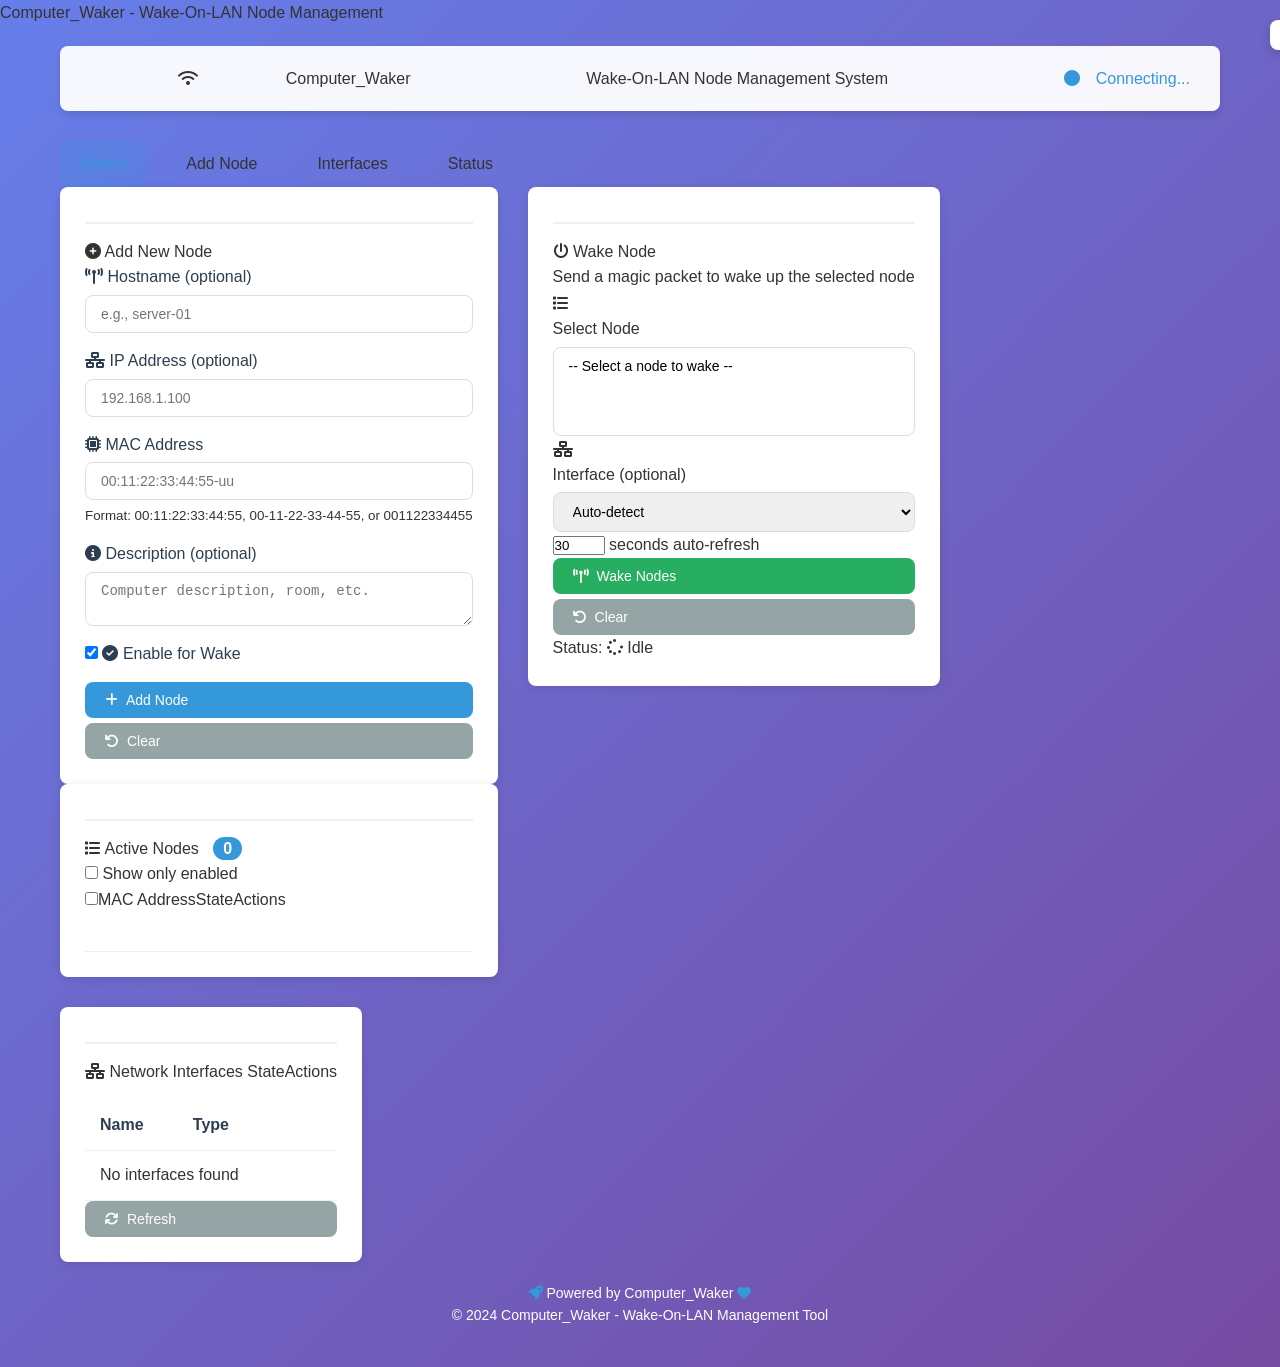
==== templates/index.html @ 7abbc780 "first pass" ====
<!DOCTYPE html>
<html lang="en">
<head></head>
    <meta charset="UTF-8">
    <meta name="viewport" content="width=device-width, initial-scale=1.0">
    <title></title>Computer_Waker - Wake-On-LAN Node Management</title>
    <link rel="stylesheet" href="/static/style.css">
    <link rel="stylesheet" href="https://cdnjs.cloudflare.com/ajax/libs/font-awesome/6.4.0/css/all.min.css">
</head>
<body></body>
    <div class="container">
        <header class="header">
            <h1></h1>
                <i class="fas fa-wifi"></i> Computer_Waker
            </h1>
            <p></p>Wake-On-LAN Node Management System</p>
            <div class="server-status" id="server-status">
                <i class="fas fa-circle"></i>
                <span></span>Connecting...</span>
            </div>
        </header>

        <nav class="nav">
            <a href="#nodes" class="nav-link active">Nodes</a>
            <a href="#add-node" class="nav-link">Add Node</a>
            <a href="#interfaces" class="nav-link">Interfaces</a>
            <a href="/api/status" class="nav-link">Status</a>
        </nav>

        <main class="main">
            <!-- Add New Node Section -->
            <section id="add-node" class="section">
                <div class="card">
                    <h2></h2>
                        <i class="fas fa-plus-circle" id="add-icon"></i> Add New Node
                    </h2>
                    <form id="add-node-form" class="form">
                        <div class="form-group">
                            <label for="hostname">
                                <i class="fas fa-broadcast-tower"></i> Hostname (optional)
                            </label>
                            <input type="text" id="hostname" name="hostname" class="input" placeholder="e.g., server-01">
                        </div>
                        <div class="form-group">
                            <label for="ip">
                                <i class="fas fa-network-wired"></i> IP Address (optional)
                            </label>
                            <input type="text" id="ip" name="ip" class="input" placeholder="192.168.1.100">
                        </div>
                        <div class="form-group">
                            <label for="mac_address">
                                <i class="fas fa-microchip"></i> MAC Address
                            </label>
                            <input type="text" id="mac_address" name="mac_address" class="input" placeholder="00:11:22:33:44:55-uu" required>
                            <small class="help-text">Format: 00:11:22:33:44:55, 00-11-22-33-44-55, or 001122334455</small>
                        </div>
                        <div class="form-group">
                            <label for="description">
                                <i class="fas fa-info-circle"></i> Description (optional)
                            </label>
                            <textarea id="description" name="description" class="textarea" placeholder="Computer description, room, etc." rows="2"></textarea>
                        </div>
                        <div class="form-group">
                            <label for="enabled">
                                <input type="checkbox" id="enabled" name="enabled" checked>
                                <i class="fas fa-check-circle"></i> Enable for Wake
                            </label>
                        </div>
                        <div class="form-group">
                            <button type="submit" class="btn btn-primary">
                                <i class="fas fa-plus"></i> Add Node
                            </button>
                            <button type="button" class="btn btn-secondary" onclick="document.getElementById('add-node-form').reset()">
                                <i class="fas fa-undo"></i> Clear
                            </button>
                        </div>
                    </form>
                </div>

                <!-- Node List -->
                <div id="nodes-list" class="nodes-list">
                    <div class="card">
                        <div class="card-header">
                            <h2></h2>
                                <i class="fas fa-list"></i> Active Nodes
                                <span class="node-count">0</span>
                            </h2>
                            <div class="header-actions">
                                <span class="toggle-filters">
                                    <label></label>
                                        <input type="checkbox" id="enabled-filter" onchange="applyFilter()">
                                        Show only enabled
                                    </label>
                                </span>
                            </div>
                        </div>
                        <div id="toast" class="toast"></div>
                        <table class="table" id="nodes-table">
                            <thead></thead>
                                <tr></tr>
                                    <th></th>
                                        <input type="checkbox" id="all-select" onchange="toggleSelect()">
                                    </th>
                                    <th></th>MAC Address</th>
                                    <th></th>State</th>
                                    <th></th>Actions</th>
                                </tr>
                            </thead>
                            <tbody id="nodes-tbody">
                                <!-- Nodes will be rendered here -->
                            </tbody>
                        </table>
                    </div>
                </div>
            </section>

            <!-- Wake Node Section -->
            <section id="wake" class="section">
                <div class="card">
                    <h2></h2>
                        <i class="fas fa-power-off"></i> Wake Node
                    </h2>
                    <p class="section-desc">Send a magic packet to wake up the selected node</p>

                    <div class="form-group">
                        <label></label>
                            <i class="fas fa-list"></i> Select Node
                        </label>
                        <select id="wake-select" class="input select" multiple data-wake-w="data-wake-w">
                            <option value="">-- Select a node to wake --</option>
                        </select>
                    </div>

                    <div class="form-group">
                        <label></label>
                            <i class="fas fa-network-wired"></i> Interface (optional)
                        </label>
                        <select id="wake-interface-select" class="input">
                            <option value="auto">Auto-detect</option>
                        </select>
                    </div>

                    <div class="refresh-interval">
                        <label></label>
                            <input type="number" id="refresh-interval" class="input" value="30" min="10" max="600">
                            seconds auto-refresh
                        </label>
                    </div>

                    <div class="form-group">
                        <button id="wake-btn" class="btn btn-success" data-wake-w="data-wake-w">
                            <i class="fas fa-broadcast-tower"></i> Wake Nodes
                        </button>
                        <button class="btn btn-secondary" onclick="document.getElementById('add-node-form').reset();">
                            <i class="fas fa-undo"></i> Clear
                        </button>
                    </div>

                    <div class="wake-status" id="wake-status">
                        <p>Status: <i class="fas fa-spinner fa-spin"></i> Idle</p>
                    </div>
                </div>
            </section>

            <!-- Interfaces Section -->
            <section id="interfaces" class="section">
                <div class="card">
                    <h2></h2>
                        <i class="fas fa-network-wired"></i> Network Interfaces
                    </h2>
                    <table class="table">
                        <thead></thead>
                            <tr></tr>
                                <th>Name</th>
                                <th>Type</th>
                                <th></th>State</th>
                                <th></th>Actions</th>
                            </tr>
                        </thead>
                        <tbody id="interfaces-tbody">
                            <!-- Interfaces will be rendered here -->
                        </tbody>
                        <tfoot></tfoot>
                            <tr></tr>
                                <td colspan="4" class="empty-message">No interfaces found</td>
                            </tr>
                        </tfoot>
                    </table>
                    <div class="form-group">
                        <button class="btn btn-secondary">
                            <i class="fas fa-sync"></i> Refresh
                        </button>
                    </div>
                </div>
            </section>

            <!-- Delete Confirmation Modal -->
            <div id="delete-modal" class="modal">
                <div class="modal-content modal-center">
                    <span class="close">&times;</span>
                    <h3>Delete Node?</h3>
                    <div class="modal-body text-center">
                        <i class="fas fa-exclamation-triangle fa-3x text-warning"></i>
                        <p>This will permanently delete the selected node. This action cannot be undone.</p>
                        <p class="mac-address-display" id="delete-mac-display"></p>
                    </div>
                    <form id="delete-form" class="form-inline">
                        <input type="hidden" id="delete-node-id" name="node_id">
                        <div class="form-group">
                            <button type="submit" class="btn btn-danger">
                                <i class="fas fa-trash"></i> Delete
                            </button>
                        </div>
                        <div class="form-group">
                            <button type="button" class="btn btn-secondary" onclick="document.querySelector('#delete-modal .close').click();">
                                <i class="fas fa-times"></i> Cancel
                            </button>
                        </div>
                    </form>
                </div>
            </div>

            <!-- Add/Edit Node Modal -->
            <div id="node-modal" class="modal">
                <div class="modal-content modal-center modal-large">
                    <span class="close">&times;</span>
                    <h3 id="modal-title">Node Details</h3>
                    <form id="node-details-form">
                        <input type="hidden" id="node-modal-node-id">
                        <div class="modal-body text-center">
                            <div class="form-group">
                                <label for="modal-mac">
                                    <i class="fas fa-microchip"></i> MAC Address
                                </label>
                                <input type="text" id="modal-mac" class="input" >
                            </div>
                            <div class="form-group">
                                <label for="modal-hostname">
                                    <i class="fas fa-broadcast-tower"></i> Hostname
                                </label>
                                <input type="text" id="modal-hostname" class="input" >
                            </div>
                            <div class="form-group">
                                <label for="modal-ip">
                                    <i class="fas fa-network-wired"></i> IP Address
                                </label>
                                <input type="text" id="modal-ip" class="input" >
                            </div>
                            <div class="form-group">
                                <label for="modal-description">
                                    <i class="fas fa-info-circle"></i> Description
                                </label>
                                <textarea id="modal-description" class="textarea" rows="2"></textarea>
                            </div>
                            <div class="form-group">
                                <label for="modal-enabled">
                                    <input type="checkbox" id="modal-enabled">
                                    <i class="fas fa-check-circle"></i> Enable Node
                                </label>
                            </div>
                            <div class="form-group">
                                <button type="submit" class="btn btn-primary">
                                    <i class="fas fa-save"></i> Save
                                </button>
                            </div>
                        </div>
                    </form>
                </div>
            </div>
        </main>

        <footer class="footer">
            <div class="footer-content">
                <span class="powered-by">
                    <i class="fas fa-rocket"></i> Powered by Computer_Waker
                </span>
                <i class="fas fa-heart thread"></i>
                <p>&copy; 2024 Computer_Waker - Wake-On-LAN Management Tool</p>
            </div>
        </footer>
    </div>

    <script src="/static/wol_manager.js"></script>
</body>
</html>
---- static/style.css ----
/* Computer_Waker - WoL Management Styles */
:root {
  --primary-color: #2c3e50;
  --secondary-color: #3498db;
  --success-color: #27ae60;
  --warning-color: #f39c12;
  --danger-color: #e74c3c;
  --light-color: #ecf0f1;
  --dark-color: #2c3e50;
  --text-color: #333;
  --border-radius: 8px;
  --transition: all 0.3s ease;
}

* {
  margin: 0;
  padding: 0;
  box-sizing: border-box;
}

body {
  font-family: 'Segoe UI', Tahoma, Geneva, Verdana, sans-serif;
  background: linear-gradient(135deg, #667eea 0%, #764ba2 100%);
  color: var(--text-color);
  line-height: 1.6;
  min-height: 100vh;
}

.container {
  max-width: 1200px;
  margin: 0 auto;
  padding: 20px;
}

/* Header */
.header {
  background: rgba(255, 255, 255, 0.95);
  backdrop-filter: blur(10px);
  border-radius: var(--border-radius);
  padding: 20px 30px;
  display: flex;
  justify-content: space-between;
  align-items: center;
  box-shadow: 0 4px 6px rgba(0, 0, 0, 0.1);
  margin-bottom: 30px;
}

.header h1 {
  color: var(--dark-color);
  font-size: 28px;
  display: flex;
  align-items: center;
  gap: 12px;
}

.header h1 i {
  color: var(--secondary-color);
}

.header .timestamp {
  color: #666;
  font-size: 14px;
}

/* Status indicator */
.server-status {
  display: flex;
  align-items: center;
  gap: 8px;
  color: var(--secondary-color);
  font-weight: 500;
}

.status-dot {
  width: 12px;
  height: 12px;
  background: var(--success-color);
  border-radius: 50%;
  animation: pulse 2s infinite;
}

@keyframes pulse {
  0%, 100% { opacity: 1; }
  50% { opacity: 0.5; }
}

/* Navigation */
.nav {
  display: flex;
  gap: 20px;
}

.nav-link {
  color: var(--text-color);
  text-decoration: none;
  padding: 10px 20px;
  border-radius: var(--border-radius);
  transition: var(--transition);
  font-weight: 500;
}

.nav-link:hover, .nav-link.active {
  background: rgba(52, 152, 219, 0.2);
  color: var(--secondary-color);
}

/* Main Layout */
.main {
  display: flex;
  gap: 30px;
  flex-wrap: wrap;
}

/* Cards */
.card {
  background: white;
  border-radius: var(--border-radius);
  box-shadow: 0 2px 10px rgba(0, 0, 0, 0.1);
  padding: 25px;
  transition: var(--transition);
}

.card:hover {
  box-shadow: 0 4px 20px rgba(0, 0, 0, 0.15);
}

.card h2 {
  color: var(--dark-color);
  margin-bottom: 15px;
  border-bottom: 2px solid var(--light-color);
  padding-bottom: 10px;
  display: flex;
  align-items: center;
  gap: 10px;
}

/* Table Styles */
.table {
  width: 100%;
  border-collapse: collapse;
  margin-top: 15px;
}

.table thead {
  background: rgba(52, 152, 219, 0.1);
}

.table th, .table td {
  padding: 12px 15px;
  text-align: left;
  border-bottom: 1px solid var(--light-color);
}

.table th {
  font-weight: 600;
  color: var(--dark-color);
}

.table tr:hover {
  background: rgba(52, 152, 219, 0.05);
}

/* Buttons */
.btn {
  display: inline-flex;
  align-items: center;
  gap: 8px;
  padding: 10px 20px;
  border: none;
  border-radius: var(--border-radius);
  font-size: 14px;
  font-weight: 500;
  cursor: pointer;
  transition: var(--transition);
}

.btn span {
  font-size: 16px;
}

.btn-primary {
  background: var(--secondary-color);
  color: white;
}

.btn-primary:hover {
  background: #2980b9;
  transform: translateY(-2px);
  box-shadow: 0 4px 12px rgba(52, 152, 219, 0.4);
}

.btn-success {
  background: var(--success-color);
  color: white;
}

.btn-success:hover {
  background: #219a52;
  transform: translateY(-2px);
  box-shadow: 0 4px 12px rgba(39, 174, 96, 0.4);
}

.btn-danger {
  background: var(--danger-color);
  color: white;
}

.btn-danger:hover {
  background: #c0392b;
  transform: translateY(-2px);
}

.btn-secondary {
  background: #95a5a6;
  color: white;
}

.btn-secondary:hover {
  background: #7f8c8d;
}

.btn:disabled {
  opacity: 0.6;
  cursor: not-allowed;
}

/* Form Styles */
.form {
  display: flex;
  flex-direction: column;
  gap: 15px;
}

.form-group {
  display: flex;
  flex-direction: column;
  gap: 5px;
}

.form-group label {
  font-weight: 500;
  color: var(--dark-color);
}

.form-group input,
.form-group select,
.form-group textarea {
  padding: 10px 15px;
  border: 1px solid #ddd;
  border-radius: var(--border-radius);
  font-size: 14px;
  transition: var(--transition);
}

.form-group input:focus,
.form-group select:focus,
.form-group textarea:focus {
  outline: none;
  border-color: var(--secondary-color);
  box-shadow: 0 0 0 2px rgba(52, 152, 219, 0.1);
}

/* Toast Notification */
.toast {
  position: fixed;
  top: 20px;
  right: 20px;
  background: white;
  border-radius: var(--border-radius);
  box-shadow: 0 4px 12px rgba(0, 0, 0, 0.15);
  padding: 15px 25px;
  display: flex;
  align-items: center;
  gap: 15px;
  z-index: 1000;
  transform: translateX(120%);
  transition: transform 0.3s ease-out;
}

.toast.show {
  transform: translateX(0);
}

.toast.success {
  border-left: 4px solid var(--success-color);
}

.toast.error {
  border-left: 4px solid var(--danger-color);
}

.toast.info {
  border-left: 4px solid var(--secondary-color);
}

/* Modal */
.modal {
  display: none;
  position: fixed;
  z-index: 1000;
  left: 0;
  top: 0;
  width: 100%;
  height: 100%;
  background: rgba(0, 0, 0, 0.5);
}

.modal-content {
  background: white;
  margin: 5% auto;
  padding: 30px;
  border-radius: var(--border-radius);
  max-width: 500px;
  animation: slideDown 0.3s ease-out;
}

@keyframes slideDown {
  from {
    opacity: 0;
    transform: translateY(-50px);
  }
  to {
    opacity: 1;
    transform: translateY(0);
  }
}

.modal h3 {
  margin-bottom: 15px;
  color: var(--dark-color);
}

.modal-close {
  float: right;
  font-size: 28px;
  font-weight: bold;
  color: #aaa;
  cursor: pointer;
}

.modal-close:hover {
  color: var(--danger-color);
}

/* Add Node Section */
.add-node-section {
  margin-top: 20px;
  display: flex;
  flex-direction: column;
  gap: 10px;
}

.node-count {
  background: var(--secondary-color);
  color: white;
  font-weight: bold;
  padding: 3px 10px;
  border-radius: 20px;
  margin-left: 10px;
}

/* Footer */
.footer {
  text-align: center;
  padding: 20px;
  color: white;
  font-size: 14px;
}

.footer i {
  color: var(--secondary-color);
}

/* Icons */
i {
  font-family: 'Font Awesome 5 Free';
  font-weight: 300;
}

/* Responsive */
@media (max-width: 768px) {
  .header {
    flex-direction: column;
    gap: 15px;
    text-align: center;
  }

  .main {
    flex-direction: column;
  }

  .nav {
    flex-wrap: wrap;
    justify-content: center;
  }
}
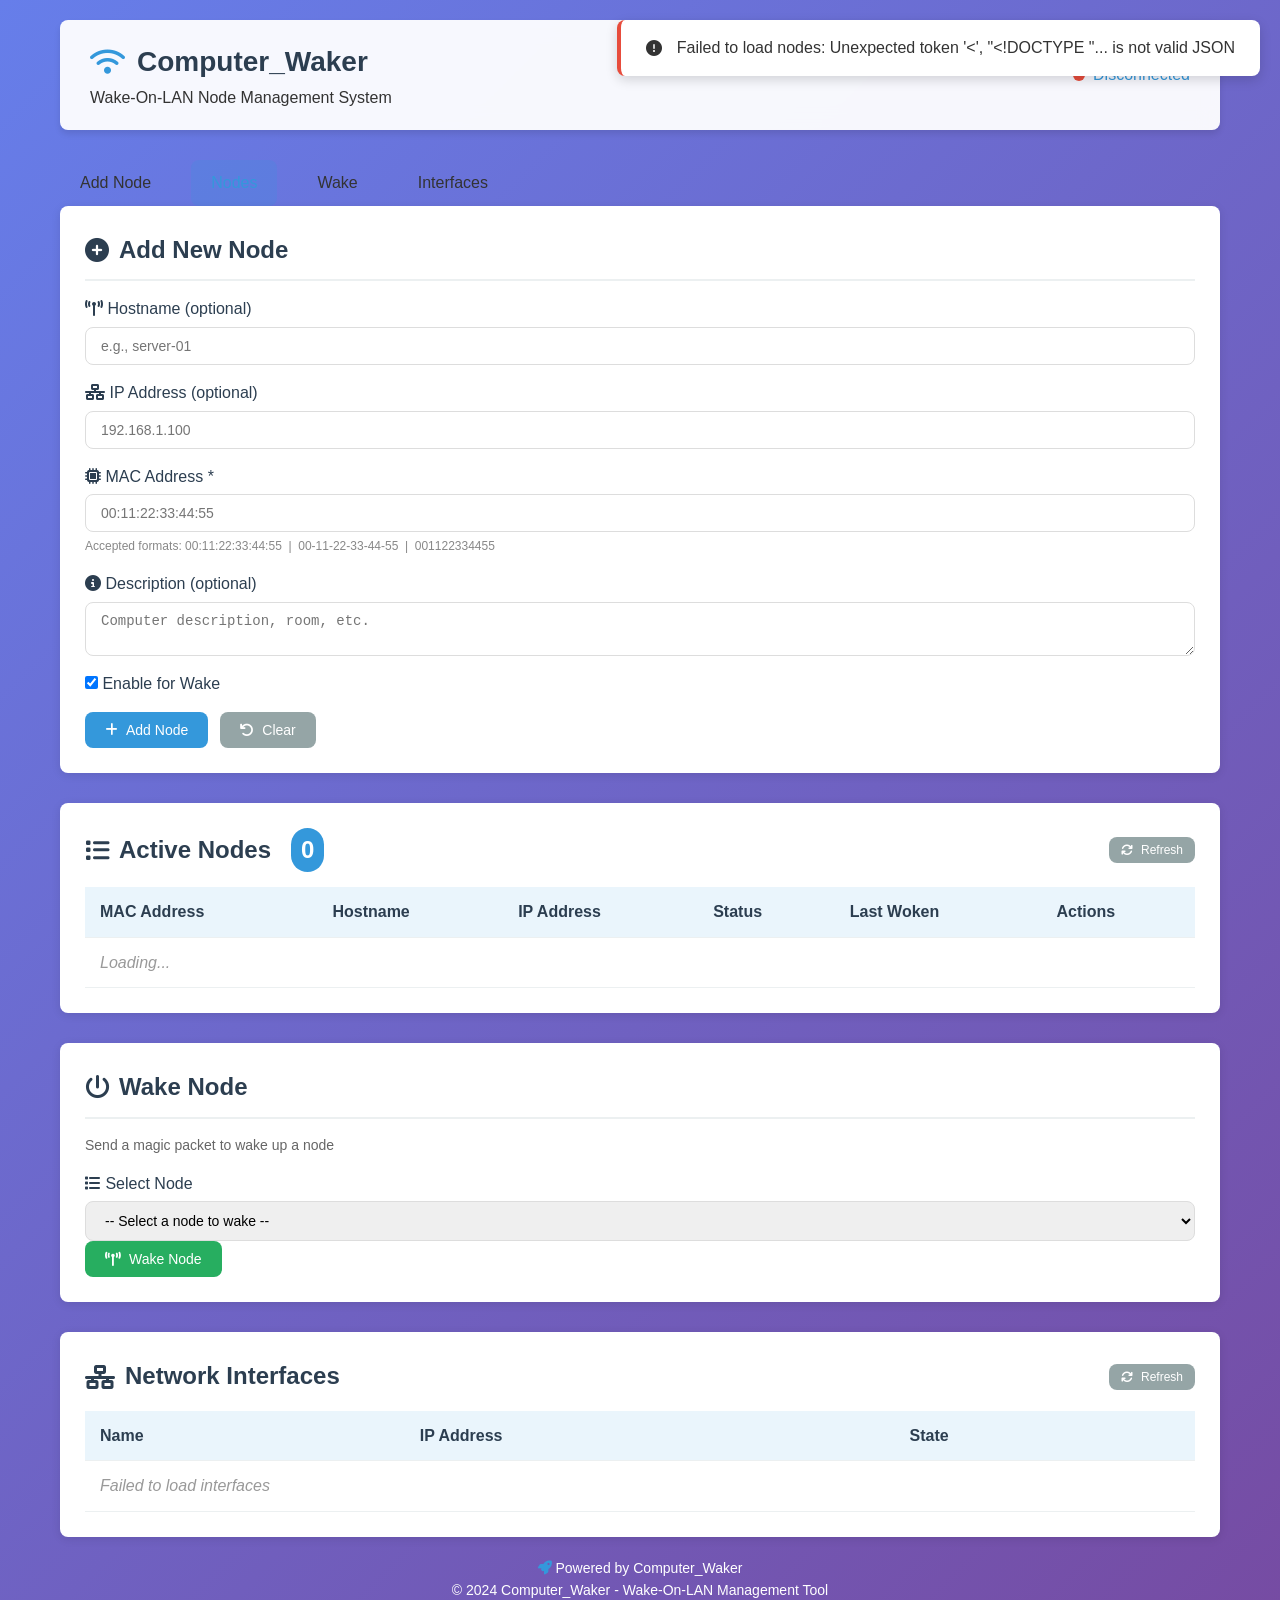
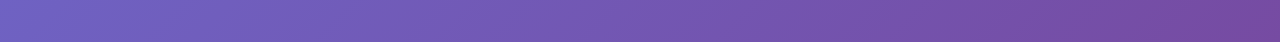
==== commit fdb8ed80: "fix: repair broken server, front-end, and packaging wol_server.py: - Remove hardcoded /home path fro" ====
--- a/templates/index.html
+++ b/templates/index.html
@@ -1,196 +1,166 @@
 <!DOCTYPE html>
 <html lang="en">
-<head></head>
+<head>
     <meta charset="UTF-8">
     <meta name="viewport" content="width=device-width, initial-scale=1.0">
-    <title></title>Computer_Waker - Wake-On-LAN Node Management</title>
+    <title>Computer_Waker - Wake-On-LAN Node Management</title>
     <link rel="stylesheet" href="/static/style.css">
     <link rel="stylesheet" href="https://cdnjs.cloudflare.com/ajax/libs/font-awesome/6.4.0/css/all.min.css">
 </head>
-<body></body>
+<body>
     <div class="container">
         <header class="header">
-            <h1></h1>
-                <i class="fas fa-wifi"></i> Computer_Waker
-            </h1>
-            <p></p>Wake-On-LAN Node Management System</p>
+            <div>
+                <h1><i class="fas fa-wifi"></i> Computer_Waker</h1>
+                <p>Wake-On-LAN Node Management System</p>
+            </div>
             <div class="server-status" id="server-status">
-                <i class="fas fa-circle"></i>
-                <span></span>Connecting...</span>
+                <span class="status-dot"></span>
+                Connecting...
             </div>
         </header>
 
         <nav class="nav">
+            <a href="#add-node" class="nav-link">Add Node</a>
             <a href="#nodes" class="nav-link active">Nodes</a>
-            <a href="#add-node" class="nav-link">Add Node</a>
+            <a href="#wake" class="nav-link">Wake</a>
             <a href="#interfaces" class="nav-link">Interfaces</a>
-            <a href="/api/status" class="nav-link">Status</a>
         </nav>
 
         <main class="main">
-            <!-- Add New Node Section -->
+            <div id="toast" class="toast"></div>
+
+            <!-- Add New Node -->
             <section id="add-node" class="section">
                 <div class="card">
-                    <h2></h2>
-                        <i class="fas fa-plus-circle" id="add-icon"></i> Add New Node
-                    </h2>
+                    <h2><i class="fas fa-plus-circle"></i> Add New Node</h2>
                     <form id="add-node-form" class="form">
                         <div class="form-group">
                             <label for="hostname">
                                 <i class="fas fa-broadcast-tower"></i> Hostname (optional)
                             </label>
-                            <input type="text" id="hostname" name="hostname" class="input" placeholder="e.g., server-01">
+                            <input type="text" id="hostname" name="hostname" class="input"
+                                   placeholder="e.g., server-01">
                         </div>
                         <div class="form-group">
                             <label for="ip">
                                 <i class="fas fa-network-wired"></i> IP Address (optional)
                             </label>
-                            <input type="text" id="ip" name="ip" class="input" placeholder="192.168.1.100">
+                            <input type="text" id="ip" name="ip" class="input"
+                                   placeholder="192.168.1.100">
                         </div>
                         <div class="form-group">
                             <label for="mac_address">
-                                <i class="fas fa-microchip"></i> MAC Address
-                            </label>
-                            <input type="text" id="mac_address" name="mac_address" class="input" placeholder="00:11:22:33:44:55-uu" required>
-                            <small class="help-text">Format: 00:11:22:33:44:55, 00-11-22-33-44-55, or 001122334455</small>
+                                <i class="fas fa-microchip"></i> MAC Address *
+                            </label>
+                            <input type="text" id="mac_address" name="mac_address" class="input"
+                                   placeholder="00:11:22:33:44:55" required>
+                            <small class="help-text">
+                                Accepted formats: 00:11:22:33:44:55 &nbsp;|&nbsp; 00-11-22-33-44-55 &nbsp;|&nbsp; 001122334455
+                            </small>
                         </div>
                         <div class="form-group">
                             <label for="description">
                                 <i class="fas fa-info-circle"></i> Description (optional)
                             </label>
-                            <textarea id="description" name="description" class="textarea" placeholder="Computer description, room, etc." rows="2"></textarea>
-                        </div>
-                        <div class="form-group">
-                            <label for="enabled">
+                            <textarea id="description" name="description" class="textarea"
+                                      placeholder="Computer description, room, etc." rows="2"></textarea>
+                        </div>
+                        <div class="form-group form-group-inline">
+                            <label>
                                 <input type="checkbox" id="enabled" name="enabled" checked>
-                                <i class="fas fa-check-circle"></i> Enable for Wake
-                            </label>
-                        </div>
-                        <div class="form-group">
+                                Enable for Wake
+                            </label>
+                        </div>
+                        <div class="form-group form-group-inline">
                             <button type="submit" class="btn btn-primary">
                                 <i class="fas fa-plus"></i> Add Node
                             </button>
-                            <button type="button" class="btn btn-secondary" onclick="document.getElementById('add-node-form').reset()">
+                            <button type="button" class="btn btn-secondary" onclick="this.form.reset()">
                                 <i class="fas fa-undo"></i> Clear
                             </button>
                         </div>
                     </form>
                 </div>
-
-                <!-- Node List -->
-                <div id="nodes-list" class="nodes-list">
-                    <div class="card">
-                        <div class="card-header">
-                            <h2></h2>
-                                <i class="fas fa-list"></i> Active Nodes
-                                <span class="node-count">0</span>
-                            </h2>
-                            <div class="header-actions">
-                                <span class="toggle-filters">
-                                    <label></label>
-                                        <input type="checkbox" id="enabled-filter" onchange="applyFilter()">
-                                        Show only enabled
-                                    </label>
-                                </span>
-                            </div>
-                        </div>
-                        <div id="toast" class="toast"></div>
-                        <table class="table" id="nodes-table">
-                            <thead></thead>
-                                <tr></tr>
-                                    <th></th>
-                                        <input type="checkbox" id="all-select" onchange="toggleSelect()">
-                                    </th>
-                                    <th></th>MAC Address</th>
-                                    <th></th>State</th>
-                                    <th></th>Actions</th>
-                                </tr>
-                            </thead>
-                            <tbody id="nodes-tbody">
-                                <!-- Nodes will be rendered here -->
-                            </tbody>
-                        </table>
-                    </div>
-                </div>
-            </section>
-
-            <!-- Wake Node Section -->
+            </section>
+
+            <!-- Node List -->
+            <section id="nodes" class="section">
+                <div class="card">
+                    <div class="card-header">
+                        <h2>
+                            <i class="fas fa-list"></i> Active Nodes
+                            <span class="node-count">0</span>
+                        </h2>
+                        <button class="btn btn-secondary btn-sm" id="refresh-nodes-btn">
+                            <i class="fas fa-sync"></i> Refresh
+                        </button>
+                    </div>
+                    <table class="table" id="nodes-table">
+                        <thead>
+                            <tr>
+                                <th>MAC Address</th>
+                                <th>Hostname</th>
+                                <th>IP Address</th>
+                                <th>Status</th>
+                                <th>Last Woken</th>
+                                <th>Actions</th>
+                            </tr>
+                        </thead>
+                        <tbody id="nodes-tbody">
+                            <tr>
+                                <td colspan="6" class="empty-message">Loading...</td>
+                            </tr>
+                        </tbody>
+                    </table>
+                </div>
+            </section>
+
+            <!-- Wake Node -->
             <section id="wake" class="section">
                 <div class="card">
-                    <h2></h2>
-                        <i class="fas fa-power-off"></i> Wake Node
-                    </h2>
-                    <p class="section-desc">Send a magic packet to wake up the selected node</p>
-
+                    <h2><i class="fas fa-power-off"></i> Wake Node</h2>
+                    <p class="section-desc">Send a magic packet to wake up a node</p>
                     <div class="form-group">
-                        <label></label>
+                        <label for="wake-select">
                             <i class="fas fa-list"></i> Select Node
                         </label>
-                        <select id="wake-select" class="input select" multiple data-wake-w="data-wake-w">
+                        <select id="wake-select" class="input">
                             <option value="">-- Select a node to wake --</option>
                         </select>
                     </div>
-
-                    <div class="form-group">
-                        <label></label>
-                            <i class="fas fa-network-wired"></i> Interface (optional)
-                        </label>
-                        <select id="wake-interface-select" class="input">
-                            <option value="auto">Auto-detect</option>
-                        </select>
-                    </div>
-
-                    <div class="refresh-interval">
-                        <label></label>
-                            <input type="number" id="refresh-interval" class="input" value="30" min="10" max="600">
-                            seconds auto-refresh
-                        </label>
-                    </div>
-
-                    <div class="form-group">
-                        <button id="wake-btn" class="btn btn-success" data-wake-w="data-wake-w">
-                            <i class="fas fa-broadcast-tower"></i> Wake Nodes
-                        </button>
-                        <button class="btn btn-secondary" onclick="document.getElementById('add-node-form').reset();">
-                            <i class="fas fa-undo"></i> Clear
-                        </button>
-                    </div>
-
-                    <div class="wake-status" id="wake-status">
-                        <p>Status: <i class="fas fa-spinner fa-spin"></i> Idle</p>
-                    </div>
-                </div>
-            </section>
-
-            <!-- Interfaces Section -->
+                    <div class="form-group form-group-inline">
+                        <button id="wake-btn" class="btn btn-success">
+                            <i class="fas fa-broadcast-tower"></i> Wake Node
+                        </button>
+                    </div>
+                    <div id="wake-status" class="wake-status"></div>
+                </div>
+            </section>
+
+            <!-- Network Interfaces -->
             <section id="interfaces" class="section">
                 <div class="card">
-                    <h2></h2>
-                        <i class="fas fa-network-wired"></i> Network Interfaces
-                    </h2>
+                    <div class="card-header">
+                        <h2><i class="fas fa-network-wired"></i> Network Interfaces</h2>
+                        <button class="btn btn-secondary btn-sm refresh-interfaces">
+                            <i class="fas fa-sync"></i> Refresh
+                        </button>
+                    </div>
                     <table class="table">
-                        <thead></thead>
-                            <tr></tr>
+                        <thead>
+                            <tr>
                                 <th>Name</th>
-                                <th>Type</th>
-                                <th></th>State</th>
-                                <th></th>Actions</th>
+                                <th>IP Address</th>
+                                <th>State</th>
                             </tr>
                         </thead>
                         <tbody id="interfaces-tbody">
-                            <!-- Interfaces will be rendered here -->
+                            <tr>
+                                <td colspan="3" class="empty-message">Loading...</td>
+                            </tr>
                         </tbody>
-                        <tfoot></tfoot>
-                            <tr></tr>
-                                <td colspan="4" class="empty-message">No interfaces found</td>
-                            </tr>
-                        </tfoot>
                     </table>
-                    <div class="form-group">
-                        <button class="btn btn-secondary">
-                            <i class="fas fa-sync"></i> Refresh
-                        </button>
-                    </div>
                 </div>
             </section>
 
@@ -198,53 +168,47 @@
             <div id="delete-modal" class="modal">
                 <div class="modal-content modal-center">
                     <span class="close">&times;</span>
-                    <h3>Delete Node?</h3>
-                    <div class="modal-body text-center">
-                        <i class="fas fa-exclamation-triangle fa-3x text-warning"></i>
-                        <p>This will permanently delete the selected node. This action cannot be undone.</p>
+                    <h3><i class="fas fa-exclamation-triangle text-warning"></i> Delete Node?</h3>
+                    <div class="modal-body">
+                        <p>This will permanently delete the node. This action cannot be undone.</p>
                         <p class="mac-address-display" id="delete-mac-display"></p>
                     </div>
                     <form id="delete-form" class="form-inline">
-                        <input type="hidden" id="delete-node-id" name="node_id">
-                        <div class="form-group">
-                            <button type="submit" class="btn btn-danger">
-                                <i class="fas fa-trash"></i> Delete
-                            </button>
-                        </div>
-                        <div class="form-group">
-                            <button type="button" class="btn btn-secondary" onclick="document.querySelector('#delete-modal .close').click();">
-                                <i class="fas fa-times"></i> Cancel
-                            </button>
-                        </div>
+                        <button type="submit" class="btn btn-danger">
+                            <i class="fas fa-trash"></i> Delete
+                        </button>
+                        <button type="button" class="btn btn-secondary"
+                                onclick="document.getElementById('delete-modal').style.display='none'">
+                            <i class="fas fa-times"></i> Cancel
+                        </button>
                     </form>
                 </div>
             </div>
 
-            <!-- Add/Edit Node Modal -->
+            <!-- Edit Node Modal -->
             <div id="node-modal" class="modal">
                 <div class="modal-content modal-center modal-large">
                     <span class="close">&times;</span>
-                    <h3 id="modal-title">Node Details</h3>
-                    <form id="node-details-form">
-                        <input type="hidden" id="node-modal-node-id">
-                        <div class="modal-body text-center">
+                    <h3 id="modal-title">Edit Node</h3>
+                    <form id="node-details-form" class="form">
+                        <div class="modal-body">
                             <div class="form-group">
                                 <label for="modal-mac">
                                     <i class="fas fa-microchip"></i> MAC Address
                                 </label>
-                                <input type="text" id="modal-mac" class="input" >
+                                <input type="text" id="modal-mac" class="input">
                             </div>
                             <div class="form-group">
                                 <label for="modal-hostname">
                                     <i class="fas fa-broadcast-tower"></i> Hostname
                                 </label>
-                                <input type="text" id="modal-hostname" class="input" >
+                                <input type="text" id="modal-hostname" class="input">
                             </div>
                             <div class="form-group">
                                 <label for="modal-ip">
                                     <i class="fas fa-network-wired"></i> IP Address
                                 </label>
-                                <input type="text" id="modal-ip" class="input" >
+                                <input type="text" id="modal-ip" class="input">
                             </div>
                             <div class="form-group">
                                 <label for="modal-description">
@@ -252,15 +216,19 @@
                                 </label>
                                 <textarea id="modal-description" class="textarea" rows="2"></textarea>
                             </div>
-                            <div class="form-group">
-                                <label for="modal-enabled">
+                            <div class="form-group form-group-inline">
+                                <label>
                                     <input type="checkbox" id="modal-enabled">
-                                    <i class="fas fa-check-circle"></i> Enable Node
-                                </label>
-                            </div>
-                            <div class="form-group">
+                                    Enable Node
+                                </label>
+                            </div>
+                            <div class="form-group form-group-inline">
                                 <button type="submit" class="btn btn-primary">
                                     <i class="fas fa-save"></i> Save
+                                </button>
+                                <button type="button" class="btn btn-secondary"
+                                        onclick="document.getElementById('node-modal').style.display='none'">
+                                    Cancel
                                 </button>
                             </div>
                         </div>
@@ -274,7 +242,6 @@
                 <span class="powered-by">
                     <i class="fas fa-rocket"></i> Powered by Computer_Waker
                 </span>
-                <i class="fas fa-heart thread"></i>
                 <p>&copy; 2024 Computer_Waker - Wake-On-LAN Management Tool</p>
             </div>
         </footer>
--- a/static/style.css
+++ b/static/style.css
@@ -377,6 +377,117 @@
   font-weight: 300;
 }
 
+/* Sections fill full width */
+.section {
+  width: 100%;
+}
+
+/* Card header with title + action button side by side */
+.card-header {
+  display: flex;
+  justify-content: space-between;
+  align-items: center;
+  margin-bottom: 10px;
+}
+
+.card-header h2 {
+  margin-bottom: 0;
+  border-bottom: none;
+  padding-bottom: 0;
+}
+
+/* Small button variant */
+.btn-sm {
+  padding: 6px 12px;
+  font-size: 12px;
+}
+
+/* Status dot colour variants */
+.status-dot.online {
+  background: var(--success-color);
+}
+
+.status-dot.offline {
+  background: var(--danger-color);
+  animation: none;
+}
+
+/* Inline badges (Enabled / Disabled / UP / DOWN) */
+.badge {
+  display: inline-block;
+  padding: 3px 10px;
+  border-radius: 20px;
+  font-size: 12px;
+  font-weight: 600;
+  color: white;
+}
+
+.badge-success { background: var(--success-color); }
+.badge-secondary { background: #95a5a6; }
+.badge-danger { background: var(--danger-color); }
+
+/* Modal close button */
+.close {
+  float: right;
+  font-size: 24px;
+  font-weight: bold;
+  color: #aaa;
+  cursor: pointer;
+  line-height: 1;
+}
+
+.close:hover { color: var(--danger-color); }
+
+/* Modal body spacing */
+.modal-body {
+  margin: 15px 0;
+}
+
+/* Inline form group (checkbox row, button row) */
+.form-group-inline {
+  flex-direction: row;
+  align-items: center;
+  gap: 12px;
+}
+
+/* Empty table message */
+.empty-message {
+  text-align: center;
+  color: #999;
+  padding: 20px;
+  font-style: italic;
+}
+
+/* Action buttons in table cells */
+.actions {
+  white-space: nowrap;
+}
+
+/* Help text under inputs */
+.help-text {
+  font-size: 12px;
+  color: #888;
+}
+
+/* MAC address display in delete modal */
+.mac-address-display {
+  font-family: monospace;
+  font-size: 16px;
+  font-weight: bold;
+  color: var(--dark-color);
+  margin-top: 8px;
+}
+
+/* Section description text */
+.section-desc {
+  color: #666;
+  margin-bottom: 15px;
+  font-size: 14px;
+}
+
+/* Warning text colour */
+.text-warning { color: var(--warning-color); }
+
 /* Responsive */
 @media (max-width: 768px) {
   .header {
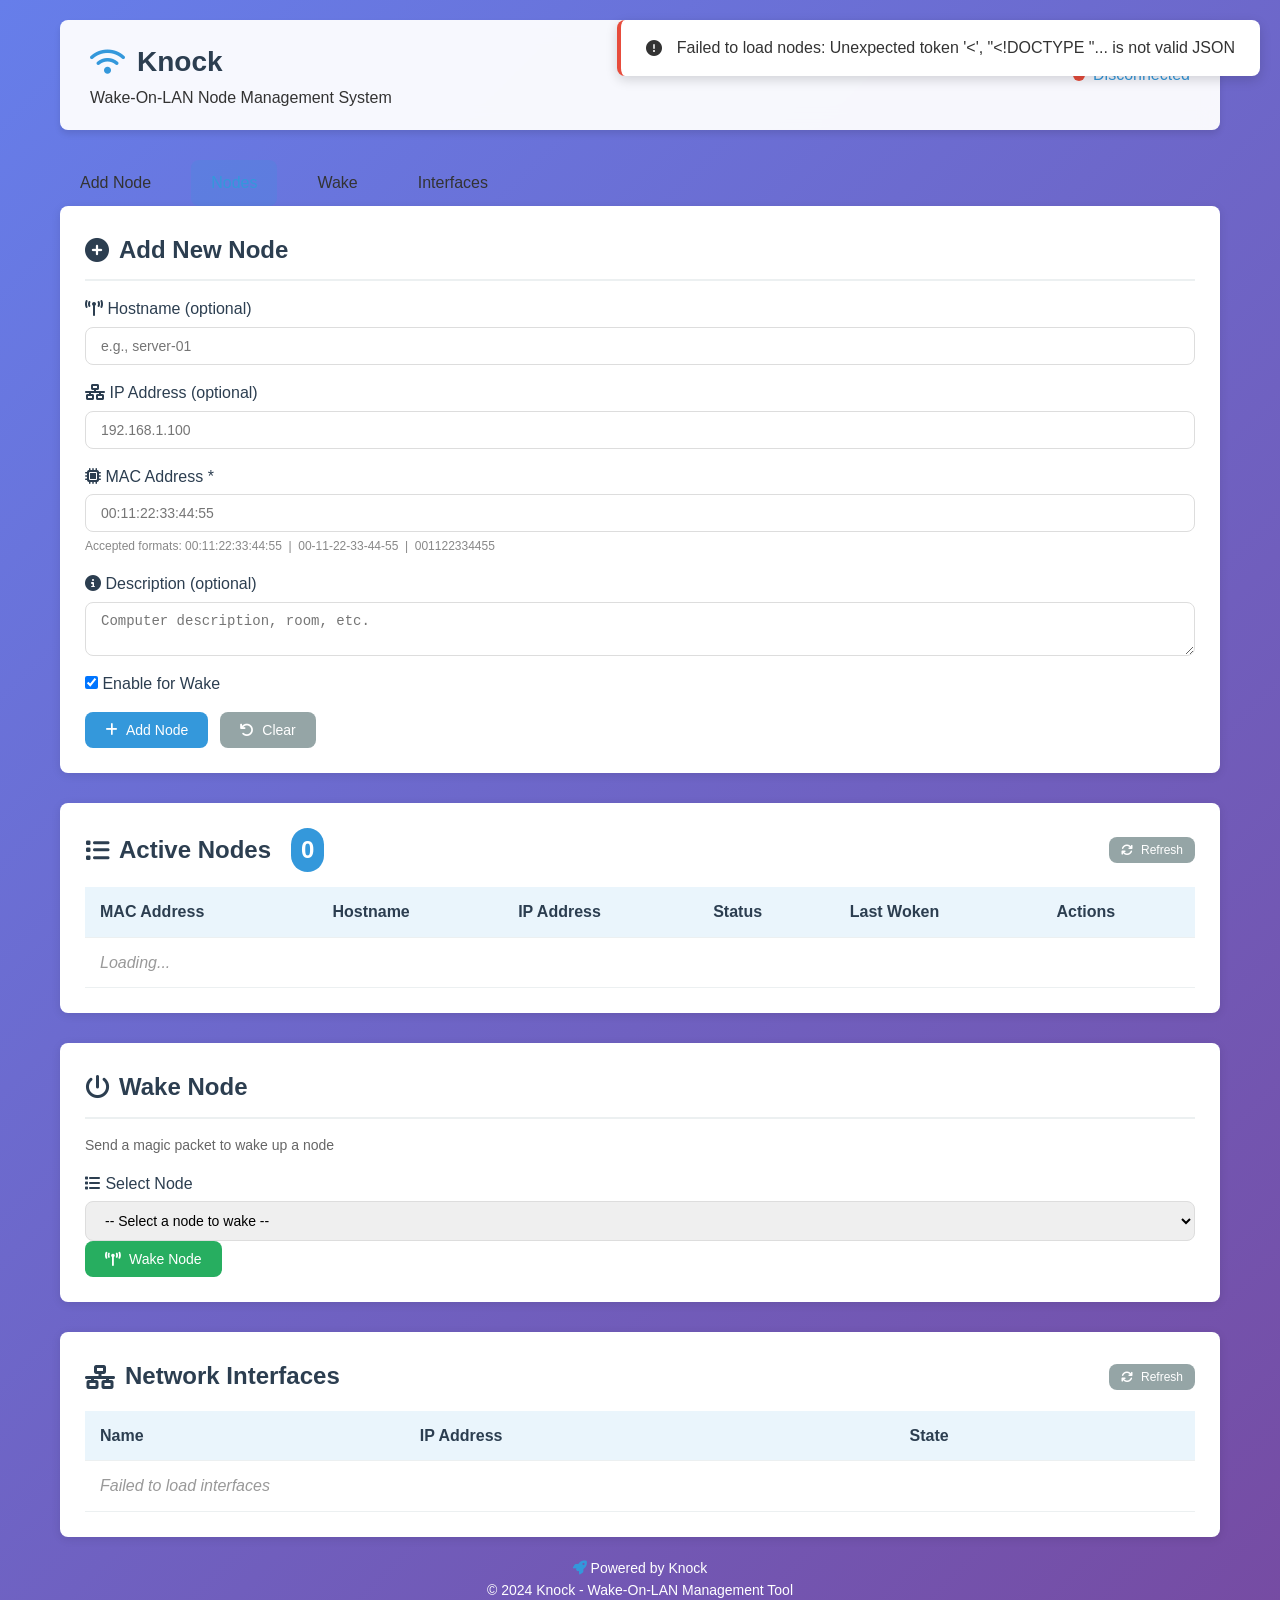
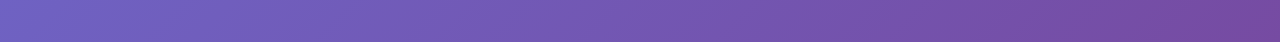
==== commit ec064021: "refactor: rename application from Computer_Waker to Knock Replace all display names, package names, " ====
--- a/templates/index.html
+++ b/templates/index.html
@@ -3,7 +3,7 @@
 <head>
     <meta charset="UTF-8">
     <meta name="viewport" content="width=device-width, initial-scale=1.0">
-    <title>Computer_Waker - Wake-On-LAN Node Management</title>
+    <title>Knock - Wake-On-LAN Node Management</title>
     <link rel="stylesheet" href="/static/style.css">
     <link rel="stylesheet" href="https://cdnjs.cloudflare.com/ajax/libs/font-awesome/6.4.0/css/all.min.css">
 </head>
@@ -11,7 +11,7 @@
     <div class="container">
         <header class="header">
             <div>
-                <h1><i class="fas fa-wifi"></i> Computer_Waker</h1>
+                <h1><i class="fas fa-wifi"></i> Knock</h1>
                 <p>Wake-On-LAN Node Management System</p>
             </div>
             <div class="server-status" id="server-status">
@@ -240,9 +240,9 @@
         <footer class="footer">
             <div class="footer-content">
                 <span class="powered-by">
-                    <i class="fas fa-rocket"></i> Powered by Computer_Waker
+                    <i class="fas fa-rocket"></i> Powered by Knock
                 </span>
-                <p>&copy; 2024 Computer_Waker - Wake-On-LAN Management Tool</p>
+                <p>&copy; 2024 Knock - Wake-On-LAN Management Tool</p>
             </div>
         </footer>
     </div>
--- a/static/style.css
+++ b/static/style.css
@@ -1,4 +1,4 @@
-/* Computer_Waker - WoL Management Styles */
+/* Knock - WoL Management Styles */
 :root {
   --primary-color: #2c3e50;
   --secondary-color: #3498db;
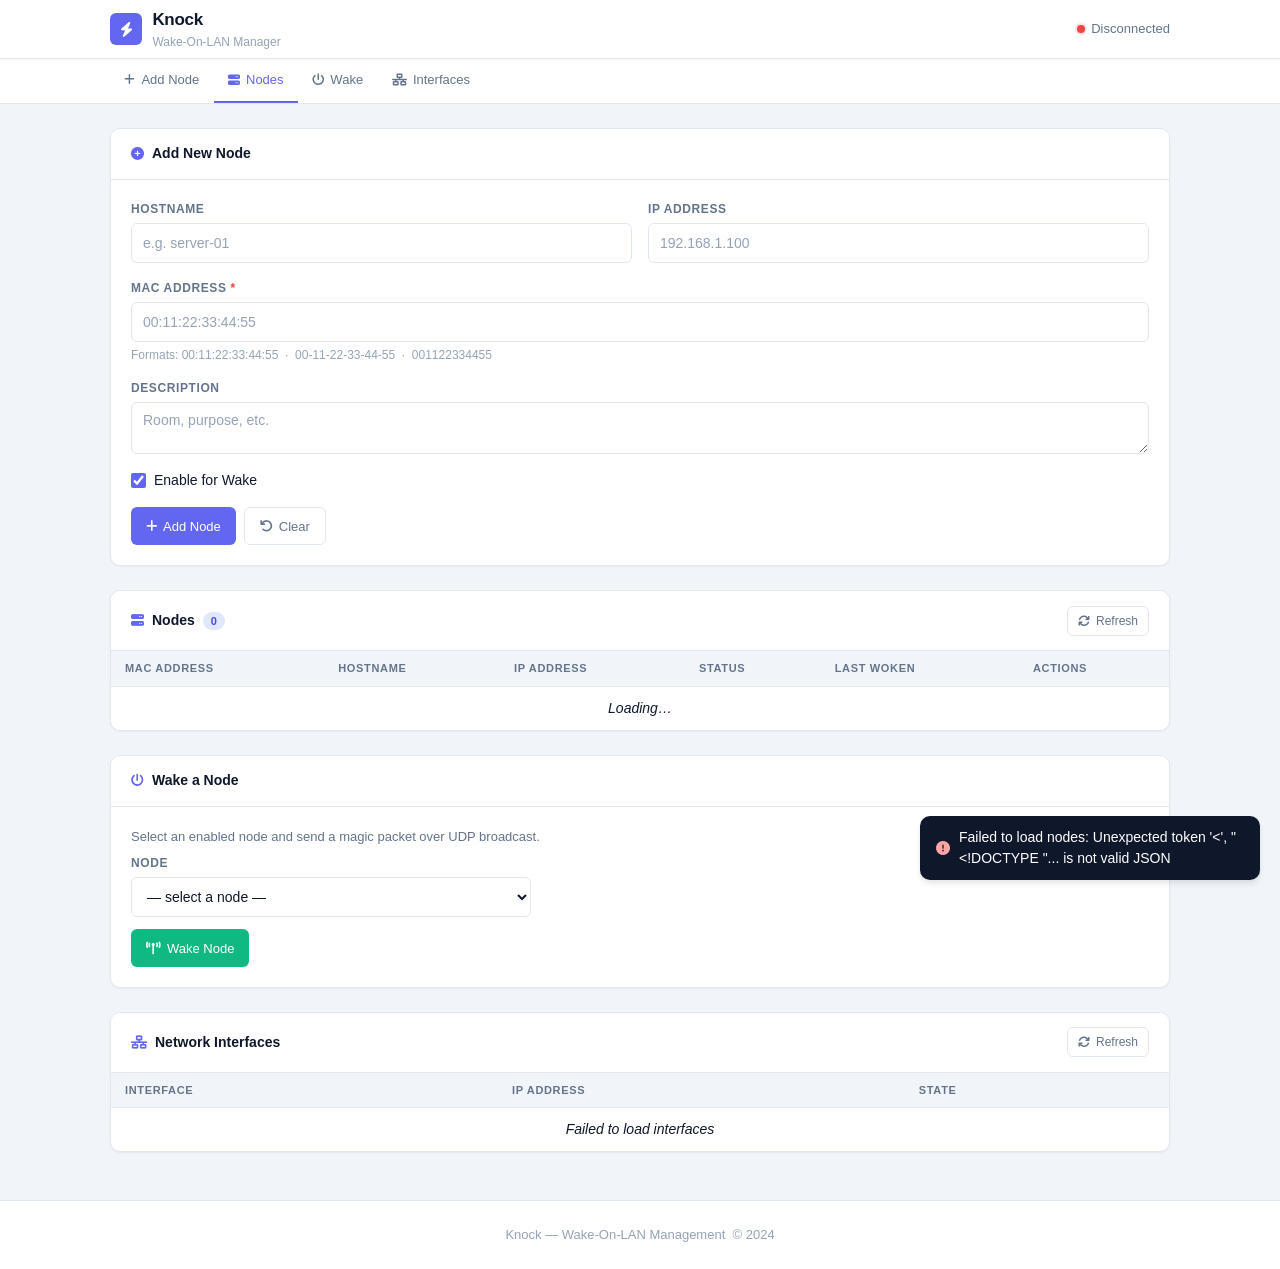
==== commit 04e9e7d8: "feat: modern responsive UI redesign CSS (full rewrite): - New design system: indigo brand, slate neu" ====
--- a/templates/index.html
+++ b/templates/index.html
@@ -3,99 +3,106 @@
 <head>
     <meta charset="UTF-8">
     <meta name="viewport" content="width=device-width, initial-scale=1.0">
-    <title>Knock - Wake-On-LAN Node Management</title>
+    <title>Knock — Wake-On-LAN</title>
     <link rel="stylesheet" href="/static/style.css">
     <link rel="stylesheet" href="https://cdnjs.cloudflare.com/ajax/libs/font-awesome/6.4.0/css/all.min.css">
 </head>
 <body>
-    <div class="container">
-        <header class="header">
-            <div>
-                <h1><i class="fas fa-wifi"></i> Knock</h1>
-                <p>Wake-On-LAN Node Management System</p>
-            </div>
+
+    <!-- ── Header ── -->
+    <header class="page-header">
+        <div class="header-inner">
+            <a href="#" class="brand">
+                <div class="brand-icon"><i class="fas fa-bolt"></i></div>
+                <div>
+                    <div class="brand-name">Knock</div>
+                    <div class="brand-tagline">Wake-On-LAN Manager</div>
+                </div>
+            </a>
             <div class="server-status" id="server-status">
                 <span class="status-dot"></span>
-                Connecting...
-            </div>
-        </header>
-
-        <nav class="nav">
-            <a href="#add-node" class="nav-link">Add Node</a>
-            <a href="#nodes" class="nav-link active">Nodes</a>
-            <a href="#wake" class="nav-link">Wake</a>
-            <a href="#interfaces" class="nav-link">Interfaces</a>
-        </nav>
-
-        <main class="main">
-            <div id="toast" class="toast"></div>
-
-            <!-- Add New Node -->
-            <section id="add-node" class="section">
-                <div class="card">
-                    <h2><i class="fas fa-plus-circle"></i> Add New Node</h2>
+                <span>Connecting…</span>
+            </div>
+        </div>
+    </header>
+
+    <!-- ── Nav ── -->
+    <nav class="nav-bar">
+        <div class="nav-inner">
+            <a href="#add-node"   class="nav-link"><i class="fas fa-plus"></i> Add Node</a>
+            <a href="#nodes"      class="nav-link active"><i class="fas fa-server"></i> Nodes</a>
+            <a href="#wake"       class="nav-link"><i class="fas fa-power-off"></i> Wake</a>
+            <a href="#interfaces" class="nav-link"><i class="fas fa-network-wired"></i> Interfaces</a>
+        </div>
+    </nav>
+
+    <!-- ── Toast ── -->
+    <div id="toast" class="toast"></div>
+
+    <!-- ── Content ── -->
+    <main class="content">
+
+        <!-- Add New Node -->
+        <section id="add-node">
+            <div class="card">
+                <div class="card-header">
+                    <span class="card-title"><i class="fas fa-plus-circle"></i> Add New Node</span>
+                </div>
+                <div class="card-body">
                     <form id="add-node-form" class="form">
-                        <div class="form-group">
-                            <label for="hostname">
-                                <i class="fas fa-broadcast-tower"></i> Hostname (optional)
-                            </label>
-                            <input type="text" id="hostname" name="hostname" class="input"
-                                   placeholder="e.g., server-01">
-                        </div>
-                        <div class="form-group">
-                            <label for="ip">
-                                <i class="fas fa-network-wired"></i> IP Address (optional)
-                            </label>
-                            <input type="text" id="ip" name="ip" class="input"
-                                   placeholder="192.168.1.100">
-                        </div>
-                        <div class="form-group">
-                            <label for="mac_address">
-                                <i class="fas fa-microchip"></i> MAC Address *
-                            </label>
-                            <input type="text" id="mac_address" name="mac_address" class="input"
+                        <div class="form-grid">
+                            <div class="form-group">
+                                <label for="hostname">Hostname</label>
+                                <input type="text" id="hostname" name="hostname"
+                                       placeholder="e.g. server-01">
+                            </div>
+                            <div class="form-group">
+                                <label for="ip">IP Address</label>
+                                <input type="text" id="ip" name="ip"
+                                       placeholder="192.168.1.100">
+                            </div>
+                        </div>
+                        <div class="form-group">
+                            <label for="mac_address">MAC Address <span style="color:var(--danger)">*</span></label>
+                            <input type="text" id="mac_address" name="mac_address"
                                    placeholder="00:11:22:33:44:55" required>
-                            <small class="help-text">
-                                Accepted formats: 00:11:22:33:44:55 &nbsp;|&nbsp; 00-11-22-33-44-55 &nbsp;|&nbsp; 001122334455
-                            </small>
-                        </div>
-                        <div class="form-group">
-                            <label for="description">
-                                <i class="fas fa-info-circle"></i> Description (optional)
-                            </label>
-                            <textarea id="description" name="description" class="textarea"
-                                      placeholder="Computer description, room, etc." rows="2"></textarea>
-                        </div>
-                        <div class="form-group form-group-inline">
-                            <label>
-                                <input type="checkbox" id="enabled" name="enabled" checked>
-                                Enable for Wake
-                            </label>
-                        </div>
-                        <div class="form-group form-group-inline">
+                            <span class="help-text">Formats: 00:11:22:33:44:55 &nbsp;·&nbsp; 00-11-22-33-44-55 &nbsp;·&nbsp; 001122334455</span>
+                        </div>
+                        <div class="form-group">
+                            <label for="description">Description</label>
+                            <textarea id="description" name="description"
+                                      placeholder="Room, purpose, etc." rows="2"></textarea>
+                        </div>
+                        <label class="form-check">
+                            <input type="checkbox" id="enabled" name="enabled" checked>
+                            Enable for Wake
+                        </label>
+                        <div class="form-actions">
                             <button type="submit" class="btn btn-primary">
                                 <i class="fas fa-plus"></i> Add Node
                             </button>
-                            <button type="button" class="btn btn-secondary" onclick="this.form.reset()">
+                            <button type="button" class="btn btn-ghost" onclick="this.form.reset()">
                                 <i class="fas fa-undo"></i> Clear
                             </button>
                         </div>
                     </form>
                 </div>
-            </section>
-
-            <!-- Node List -->
-            <section id="nodes" class="section">
-                <div class="card">
-                    <div class="card-header">
-                        <h2>
-                            <i class="fas fa-list"></i> Active Nodes
-                            <span class="node-count">0</span>
-                        </h2>
-                        <button class="btn btn-secondary btn-sm" id="refresh-nodes-btn">
-                            <i class="fas fa-sync"></i> Refresh
-                        </button>
-                    </div>
+            </div>
+        </section>
+
+        <!-- Node List -->
+        <section id="nodes">
+            <div class="card">
+                <div class="card-header">
+                    <span class="card-title">
+                        <i class="fas fa-server"></i> Nodes
+                        <span class="node-count" id="node-count-badge">0</span>
+                    </span>
+                    <button class="btn btn-ghost btn-sm" id="refresh-nodes-btn">
+                        <i class="fas fa-sync"></i> Refresh
+                    </button>
+                </div>
+                <div class="table-wrap">
                     <table class="table" id="nodes-table">
                         <thead>
                             <tr>
@@ -108,143 +115,132 @@
                             </tr>
                         </thead>
                         <tbody id="nodes-tbody">
-                            <tr>
-                                <td colspan="6" class="empty-message">Loading...</td>
-                            </tr>
+                            <tr><td colspan="6" class="empty-message">Loading…</td></tr>
                         </tbody>
                     </table>
                 </div>
-            </section>
-
-            <!-- Wake Node -->
-            <section id="wake" class="section">
-                <div class="card">
-                    <h2><i class="fas fa-power-off"></i> Wake Node</h2>
-                    <p class="section-desc">Send a magic packet to wake up a node</p>
-                    <div class="form-group">
-                        <label for="wake-select">
-                            <i class="fas fa-list"></i> Select Node
-                        </label>
-                        <select id="wake-select" class="input">
-                            <option value="">-- Select a node to wake --</option>
+            </div>
+        </section>
+
+        <!-- Wake Node -->
+        <section id="wake">
+            <div class="card">
+                <div class="card-header">
+                    <span class="card-title"><i class="fas fa-power-off"></i> Wake a Node</span>
+                </div>
+                <div class="card-body">
+                    <p class="section-desc">Select an enabled node and send a magic packet over UDP broadcast.</p>
+                    <div class="form-group" style="max-width:400px">
+                        <label for="wake-select">Node</label>
+                        <select id="wake-select">
+                            <option value="">— select a node —</option>
                         </select>
                     </div>
-                    <div class="form-group form-group-inline">
+                    <div class="form-actions" style="margin-top:.75rem">
                         <button id="wake-btn" class="btn btn-success">
                             <i class="fas fa-broadcast-tower"></i> Wake Node
                         </button>
                     </div>
-                    <div id="wake-status" class="wake-status"></div>
-                </div>
-            </section>
-
-            <!-- Network Interfaces -->
-            <section id="interfaces" class="section">
-                <div class="card">
-                    <div class="card-header">
-                        <h2><i class="fas fa-network-wired"></i> Network Interfaces</h2>
-                        <button class="btn btn-secondary btn-sm refresh-interfaces">
-                            <i class="fas fa-sync"></i> Refresh
-                        </button>
-                    </div>
+                    <div id="wake-status"></div>
+                </div>
+            </div>
+        </section>
+
+        <!-- Network Interfaces -->
+        <section id="interfaces">
+            <div class="card">
+                <div class="card-header">
+                    <span class="card-title"><i class="fas fa-network-wired"></i> Network Interfaces</span>
+                    <button class="btn btn-ghost btn-sm refresh-interfaces">
+                        <i class="fas fa-sync"></i> Refresh
+                    </button>
+                </div>
+                <div class="table-wrap">
                     <table class="table">
                         <thead>
                             <tr>
-                                <th>Name</th>
+                                <th>Interface</th>
                                 <th>IP Address</th>
                                 <th>State</th>
                             </tr>
                         </thead>
                         <tbody id="interfaces-tbody">
-                            <tr>
-                                <td colspan="3" class="empty-message">Loading...</td>
-                            </tr>
+                            <tr><td colspan="3" class="empty-message">Loading…</td></tr>
                         </tbody>
                     </table>
                 </div>
-            </section>
-
-            <!-- Delete Confirmation Modal -->
-            <div id="delete-modal" class="modal">
-                <div class="modal-content modal-center">
-                    <span class="close">&times;</span>
-                    <h3><i class="fas fa-exclamation-triangle text-warning"></i> Delete Node?</h3>
-                    <div class="modal-body">
-                        <p>This will permanently delete the node. This action cannot be undone.</p>
-                        <p class="mac-address-display" id="delete-mac-display"></p>
-                    </div>
-                    <form id="delete-form" class="form-inline">
-                        <button type="submit" class="btn btn-danger">
-                            <i class="fas fa-trash"></i> Delete
-                        </button>
-                        <button type="button" class="btn btn-secondary"
-                                onclick="document.getElementById('delete-modal').style.display='none'">
-                            <i class="fas fa-times"></i> Cancel
-                        </button>
-                    </form>
-                </div>
-            </div>
-
-            <!-- Edit Node Modal -->
-            <div id="node-modal" class="modal">
-                <div class="modal-content modal-center modal-large">
-                    <span class="close">&times;</span>
-                    <h3 id="modal-title">Edit Node</h3>
-                    <form id="node-details-form" class="form">
-                        <div class="modal-body">
-                            <div class="form-group">
-                                <label for="modal-mac">
-                                    <i class="fas fa-microchip"></i> MAC Address
-                                </label>
-                                <input type="text" id="modal-mac" class="input">
-                            </div>
-                            <div class="form-group">
-                                <label for="modal-hostname">
-                                    <i class="fas fa-broadcast-tower"></i> Hostname
-                                </label>
-                                <input type="text" id="modal-hostname" class="input">
-                            </div>
-                            <div class="form-group">
-                                <label for="modal-ip">
-                                    <i class="fas fa-network-wired"></i> IP Address
-                                </label>
-                                <input type="text" id="modal-ip" class="input">
-                            </div>
-                            <div class="form-group">
-                                <label for="modal-description">
-                                    <i class="fas fa-info-circle"></i> Description
-                                </label>
-                                <textarea id="modal-description" class="textarea" rows="2"></textarea>
-                            </div>
-                            <div class="form-group form-group-inline">
-                                <label>
-                                    <input type="checkbox" id="modal-enabled">
-                                    Enable Node
-                                </label>
-                            </div>
-                            <div class="form-group form-group-inline">
-                                <button type="submit" class="btn btn-primary">
-                                    <i class="fas fa-save"></i> Save
-                                </button>
-                                <button type="button" class="btn btn-secondary"
-                                        onclick="document.getElementById('node-modal').style.display='none'">
-                                    Cancel
-                                </button>
-                            </div>
-                        </div>
-                    </form>
-                </div>
-            </div>
-        </main>
-
-        <footer class="footer">
-            <div class="footer-content">
-                <span class="powered-by">
-                    <i class="fas fa-rocket"></i> Powered by Knock
-                </span>
-                <p>&copy; 2024 Knock - Wake-On-LAN Management Tool</p>
-            </div>
-        </footer>
+            </div>
+        </section>
+
+    </main>
+
+    <!-- ── Footer ── -->
+    <footer class="footer">
+        <span>Knock &mdash; Wake-On-LAN Management &nbsp;&copy; 2024</span>
+    </footer>
+
+    <!-- ── Delete Modal ── -->
+    <div id="delete-modal" class="modal">
+        <div class="modal-box">
+            <div class="modal-header">
+                <h3><i class="fas fa-exclamation-triangle text-warning"></i> Delete Node?</h3>
+                <button class="modal-close" data-close-modal="delete-modal">&times;</button>
+            </div>
+            <div class="modal-body">
+                <p>This will permanently delete the node and cannot be undone.</p>
+                <p class="mac-address-display" id="delete-mac-display"></p>
+            </div>
+            <form id="delete-form">
+                <div class="modal-footer">
+                    <button type="button" class="btn btn-ghost" data-close-modal="delete-modal">Cancel</button>
+                    <button type="submit" class="btn btn-danger">
+                        <i class="fas fa-trash"></i> Delete
+                    </button>
+                </div>
+            </form>
+        </div>
+    </div>
+
+    <!-- ── Edit Modal ── -->
+    <div id="node-modal" class="modal">
+        <div class="modal-box">
+            <div class="modal-header">
+                <h3 id="modal-title">Edit Node</h3>
+                <button class="modal-close" data-close-modal="node-modal">&times;</button>
+            </div>
+            <form id="node-details-form">
+                <div class="modal-body">
+                    <div class="form-group">
+                        <label for="modal-mac">MAC Address</label>
+                        <input type="text" id="modal-mac">
+                    </div>
+                    <div class="form-grid">
+                        <div class="form-group">
+                            <label for="modal-hostname">Hostname</label>
+                            <input type="text" id="modal-hostname">
+                        </div>
+                        <div class="form-group">
+                            <label for="modal-ip">IP Address</label>
+                            <input type="text" id="modal-ip">
+                        </div>
+                    </div>
+                    <div class="form-group">
+                        <label for="modal-description">Description</label>
+                        <textarea id="modal-description" rows="2"></textarea>
+                    </div>
+                    <label class="form-check">
+                        <input type="checkbox" id="modal-enabled">
+                        Enable Node
+                    </label>
+                </div>
+                <div class="modal-footer">
+                    <button type="button" class="btn btn-ghost" data-close-modal="node-modal">Cancel</button>
+                    <button type="submit" class="btn btn-primary">
+                        <i class="fas fa-save"></i> Save
+                    </button>
+                </div>
+            </form>
+        </div>
     </div>
 
     <script src="/static/wol_manager.js"></script>
--- a/static/style.css
+++ b/static/style.css
@@ -1,507 +1,542 @@
-/* Knock - WoL Management Styles */
+/* ============================================================
+   Knock — Wake-On-LAN UI
+   ============================================================ */
+
 :root {
-  --primary-color: #2c3e50;
-  --secondary-color: #3498db;
-  --success-color: #27ae60;
-  --warning-color: #f39c12;
-  --danger-color: #e74c3c;
-  --light-color: #ecf0f1;
-  --dark-color: #2c3e50;
-  --text-color: #333;
-  --border-radius: 8px;
-  --transition: all 0.3s ease;
-}
-
-* {
-  margin: 0;
-  padding: 0;
-  box-sizing: border-box;
-}
+  --brand:        #6366f1;
+  --brand-dark:   #4f46e5;
+  --brand-light:  #e0e7ff;
+  --success:      #10b981;
+  --success-bg:   #d1fae5;
+  --warning:      #f59e0b;
+  --danger:       #ef4444;
+  --danger-bg:    #fee2e2;
+
+  --bg:           #f1f5f9;
+  --surface:      #ffffff;
+  --border:       #e2e8f0;
+  --text:         #0f172a;
+  --text-2:       #64748b;
+  --text-muted:   #94a3b8;
+
+  --radius:       10px;
+  --radius-sm:    6px;
+  --radius-lg:    16px;
+  --shadow-sm:    0 1px 2px rgba(0,0,0,.05);
+  --shadow:       0 1px 3px rgba(0,0,0,.1), 0 1px 2px rgba(0,0,0,.06);
+  --shadow-md:    0 4px 6px rgba(0,0,0,.07), 0 2px 4px rgba(0,0,0,.05);
+  --t:            150ms ease;
+}
+
+*, *::before, *::after { box-sizing: border-box; margin: 0; padding: 0; }
+
+html { scroll-behavior: smooth; }
 
 body {
-  font-family: 'Segoe UI', Tahoma, Geneva, Verdana, sans-serif;
-  background: linear-gradient(135deg, #667eea 0%, #764ba2 100%);
-  color: var(--text-color);
-  line-height: 1.6;
+  font-family: -apple-system, BlinkMacSystemFont, 'Inter', 'Segoe UI', sans-serif;
+  background: var(--bg);
+  color: var(--text);
+  line-height: 1.5;
   min-height: 100vh;
-}
-
-.container {
-  max-width: 1200px;
+  font-size: 15px;
+}
+
+/* ── Sticky header ── */
+.page-header {
+  background: var(--surface);
+  border-bottom: 1px solid var(--border);
+  position: sticky;
+  top: 0;
+  z-index: 200;
+  box-shadow: var(--shadow-sm);
+}
+
+.header-inner {
+  max-width: 1100px;
   margin: 0 auto;
-  padding: 20px;
-}
-
-/* Header */
-.header {
-  background: rgba(255, 255, 255, 0.95);
-  backdrop-filter: blur(10px);
-  border-radius: var(--border-radius);
-  padding: 20px 30px;
-  display: flex;
+  padding: 0 1.25rem;
+  height: 58px;
+  display: flex;
+  align-items: center;
   justify-content: space-between;
-  align-items: center;
-  box-shadow: 0 4px 6px rgba(0, 0, 0, 0.1);
-  margin-bottom: 30px;
-}
-
-.header h1 {
-  color: var(--dark-color);
-  font-size: 28px;
-  display: flex;
-  align-items: center;
-  gap: 12px;
-}
-
-.header h1 i {
-  color: var(--secondary-color);
-}
-
-.header .timestamp {
-  color: #666;
-  font-size: 14px;
-}
-
-/* Status indicator */
+  gap: 1rem;
+}
+
+.brand {
+  display: flex;
+  align-items: center;
+  gap: 0.65rem;
+  text-decoration: none;
+  color: var(--text);
+}
+
+.brand-icon {
+  width: 32px;
+  height: 32px;
+  background: var(--brand);
+  border-radius: var(--radius-sm);
+  display: flex;
+  align-items: center;
+  justify-content: center;
+  color: #fff;
+  font-size: 15px;
+  flex-shrink: 0;
+}
+
+.brand-name {
+  font-size: 17px;
+  font-weight: 700;
+  letter-spacing: -0.3px;
+}
+
+.brand-tagline {
+  font-size: 12px;
+  color: var(--text-muted);
+}
+
+/* status */
 .server-status {
   display: flex;
   align-items: center;
-  gap: 8px;
-  color: var(--secondary-color);
+  gap: 6px;
+  font-size: 13px;
   font-weight: 500;
+  color: var(--text-2);
+  white-space: nowrap;
 }
 
 .status-dot {
-  width: 12px;
-  height: 12px;
-  background: var(--success-color);
+  width: 8px;
+  height: 8px;
   border-radius: 50%;
+  background: var(--text-muted);
+  flex-shrink: 0;
+  transition: background var(--t), box-shadow var(--t);
+}
+
+.status-dot.online {
+  background: var(--success);
+  box-shadow: 0 0 0 2px var(--success-bg);
   animation: pulse 2s infinite;
+}
+
+.status-dot.offline {
+  background: var(--danger);
+  box-shadow: 0 0 0 2px var(--danger-bg);
 }
 
 @keyframes pulse {
   0%, 100% { opacity: 1; }
-  50% { opacity: 0.5; }
-}
-
-/* Navigation */
-.nav {
-  display: flex;
-  gap: 20px;
+  50%       { opacity: 0.55; }
+}
+
+/* ── Nav strip ── */
+.nav-bar {
+  background: var(--surface);
+  border-bottom: 1px solid var(--border);
+  overflow-x: auto;
+  -webkit-overflow-scrolling: touch;
+  scrollbar-width: none;
+}
+
+.nav-bar::-webkit-scrollbar { display: none; }
+
+.nav-inner {
+  max-width: 1100px;
+  margin: 0 auto;
+  padding: 0 1.25rem;
+  display: flex;
 }
 
 .nav-link {
-  color: var(--text-color);
+  display: inline-flex;
+  align-items: center;
+  gap: 6px;
+  padding: 0.7rem 0.9rem;
+  font-size: 13px;
+  font-weight: 500;
+  color: var(--text-2);
   text-decoration: none;
-  padding: 10px 20px;
-  border-radius: var(--border-radius);
-  transition: var(--transition);
-  font-weight: 500;
-}
-
-.nav-link:hover, .nav-link.active {
-  background: rgba(52, 152, 219, 0.2);
-  color: var(--secondary-color);
-}
-
-/* Main Layout */
-.main {
-  display: flex;
-  gap: 30px;
-  flex-wrap: wrap;
-}
-
-/* Cards */
+  border-bottom: 2px solid transparent;
+  transition: color var(--t), border-color var(--t);
+  white-space: nowrap;
+}
+
+.nav-link i { font-size: 12px; }
+.nav-link:hover { color: var(--brand); }
+.nav-link.active { color: var(--brand); border-bottom-color: var(--brand); }
+
+/* ── Content area ── */
+.content {
+  max-width: 1100px;
+  margin: 0 auto;
+  padding: 1.5rem 1.25rem 3rem;
+  display: flex;
+  flex-direction: column;
+  gap: 1.5rem;
+}
+
+/* ── Cards ── */
 .card {
-  background: white;
-  border-radius: var(--border-radius);
-  box-shadow: 0 2px 10px rgba(0, 0, 0, 0.1);
-  padding: 25px;
-  transition: var(--transition);
-}
-
-.card:hover {
-  box-shadow: 0 4px 20px rgba(0, 0, 0, 0.15);
-}
-
-.card h2 {
-  color: var(--dark-color);
-  margin-bottom: 15px;
-  border-bottom: 2px solid var(--light-color);
-  padding-bottom: 10px;
-  display: flex;
-  align-items: center;
-  gap: 10px;
-}
-
-/* Table Styles */
-.table {
-  width: 100%;
-  border-collapse: collapse;
-  margin-top: 15px;
-}
-
-.table thead {
-  background: rgba(52, 152, 219, 0.1);
-}
-
-.table th, .table td {
-  padding: 12px 15px;
-  text-align: left;
-  border-bottom: 1px solid var(--light-color);
-}
-
-.table th {
+  background: var(--surface);
+  border: 1px solid var(--border);
+  border-radius: var(--radius);
+  box-shadow: var(--shadow-sm);
+  overflow: hidden;
+}
+
+.card-header {
+  display: flex;
+  align-items: center;
+  justify-content: space-between;
+  padding: 0.9rem 1.25rem;
+  border-bottom: 1px solid var(--border);
+  background: var(--surface);
+}
+
+.card-title {
+  font-size: 14px;
   font-weight: 600;
-  color: var(--dark-color);
-}
-
-.table tr:hover {
-  background: rgba(52, 152, 219, 0.05);
-}
-
-/* Buttons */
-.btn {
-  display: inline-flex;
+  color: var(--text);
+  display: flex;
   align-items: center;
   gap: 8px;
-  padding: 10px 20px;
-  border: none;
-  border-radius: var(--border-radius);
-  font-size: 14px;
-  font-weight: 500;
-  cursor: pointer;
-  transition: var(--transition);
-}
-
-.btn span {
-  font-size: 16px;
-}
-
-.btn-primary {
-  background: var(--secondary-color);
-  color: white;
-}
-
-.btn-primary:hover {
-  background: #2980b9;
-  transform: translateY(-2px);
-  box-shadow: 0 4px 12px rgba(52, 152, 219, 0.4);
-}
-
-.btn-success {
-  background: var(--success-color);
-  color: white;
-}
-
-.btn-success:hover {
-  background: #219a52;
-  transform: translateY(-2px);
-  box-shadow: 0 4px 12px rgba(39, 174, 96, 0.4);
-}
-
-.btn-danger {
-  background: var(--danger-color);
-  color: white;
-}
-
-.btn-danger:hover {
-  background: #c0392b;
-  transform: translateY(-2px);
-}
-
-.btn-secondary {
-  background: #95a5a6;
-  color: white;
-}
-
-.btn-secondary:hover {
-  background: #7f8c8d;
-}
-
-.btn:disabled {
-  opacity: 0.6;
-  cursor: not-allowed;
-}
-
-/* Form Styles */
+}
+
+.card-title i { color: var(--brand); font-size: 13px; }
+
+.card-body { padding: 1.25rem; }
+
+.node-count {
+  background: var(--brand-light);
+  color: var(--brand-dark);
+  font-size: 11px;
+  font-weight: 700;
+  padding: 1px 8px;
+  border-radius: 20px;
+}
+
+/* ── Forms ── */
 .form {
   display: flex;
   flex-direction: column;
-  gap: 15px;
-}
-
-.form-group {
-  display: flex;
-  flex-direction: column;
-  gap: 5px;
-}
+  gap: 1rem;
+}
+
+.form-grid {
+  display: grid;
+  grid-template-columns: 1fr 1fr;
+  gap: 1rem;
+}
+
+.form-group { display: flex; flex-direction: column; gap: 5px; }
 
 .form-group label {
-  font-weight: 500;
-  color: var(--dark-color);
+  font-size: 12px;
+  font-weight: 600;
+  color: var(--text-2);
+  text-transform: uppercase;
+  letter-spacing: 0.05em;
 }
 
 .form-group input,
 .form-group select,
 .form-group textarea {
-  padding: 10px 15px;
-  border: 1px solid #ddd;
-  border-radius: var(--border-radius);
-  font-size: 14px;
-  transition: var(--transition);
+  height: 40px;
+  padding: 0 11px;
+  border: 1px solid var(--border);
+  border-radius: var(--radius-sm);
+  font-size: 14px;
+  color: var(--text);
+  background: var(--surface);
+  font-family: inherit;
+  transition: border-color var(--t), box-shadow var(--t);
+}
+
+.form-group textarea {
+  height: auto;
+  padding: 9px 11px;
+  resize: vertical;
 }
 
 .form-group input:focus,
 .form-group select:focus,
 .form-group textarea:focus {
   outline: none;
-  border-color: var(--secondary-color);
-  box-shadow: 0 0 0 2px rgba(52, 152, 219, 0.1);
-}
-
-/* Toast Notification */
+  border-color: var(--brand);
+  box-shadow: 0 0 0 3px rgba(99,102,241,.15);
+}
+
+.form-group input::placeholder,
+.form-group textarea::placeholder { color: var(--text-muted); }
+
+.help-text { font-size: 12px; color: var(--text-muted); line-height: 1.4; }
+
+.form-check {
+  display: flex;
+  align-items: center;
+  gap: 8px;
+  font-size: 14px;
+  font-weight: 500;
+  cursor: pointer;
+}
+
+.form-check input[type=checkbox] {
+  width: 15px;
+  height: 15px;
+  accent-color: var(--brand);
+  cursor: pointer;
+  flex-shrink: 0;
+}
+
+.form-actions {
+  display: flex;
+  gap: 8px;
+  flex-wrap: wrap;
+  align-items: center;
+}
+
+/* ── Buttons ── */
+.btn {
+  display: inline-flex;
+  align-items: center;
+  gap: 6px;
+  padding: 0 15px;
+  height: 38px;
+  border: none;
+  border-radius: var(--radius-sm);
+  font-size: 13px;
+  font-weight: 500;
+  cursor: pointer;
+  transition: background var(--t), opacity var(--t);
+  white-space: nowrap;
+  font-family: inherit;
+  text-decoration: none;
+  flex-shrink: 0;
+}
+
+.btn-sm { height: 30px; padding: 0 10px; font-size: 12px; }
+
+.btn-primary  { background: var(--brand);   color: #fff; }
+.btn-primary:hover  { background: var(--brand-dark); }
+
+.btn-success  { background: var(--success); color: #fff; }
+.btn-success:hover  { background: #059669; }
+
+.btn-danger   { background: var(--danger);  color: #fff; }
+.btn-danger:hover   { background: #dc2626; }
+
+.btn-ghost {
+  background: transparent;
+  color: var(--text-2);
+  border: 1px solid var(--border);
+}
+.btn-ghost:hover { background: var(--bg); color: var(--text); }
+
+.btn:disabled { opacity: 0.5; cursor: not-allowed; pointer-events: none; }
+
+/* ── Tables ── */
+.table-wrap { overflow-x: auto; -webkit-overflow-scrolling: touch; }
+
+.table {
+  width: 100%;
+  border-collapse: collapse;
+  font-size: 14px;
+  min-width: 480px;
+}
+
+.table th {
+  padding: 9px 14px;
+  text-align: left;
+  font-size: 11px;
+  font-weight: 700;
+  text-transform: uppercase;
+  letter-spacing: 0.06em;
+  color: var(--text-2);
+  background: var(--bg);
+  border-bottom: 1px solid var(--border);
+}
+
+.table td {
+  padding: 11px 14px;
+  border-bottom: 1px solid var(--border);
+  color: var(--text);
+  vertical-align: middle;
+}
+
+.table tr:last-child td { border-bottom: none; }
+.table tbody tr:hover { background: #f8fafc; }
+.table .actions { white-space: nowrap; }
+
+.empty-message {
+  text-align: center;
+  color: var(--text-muted);
+  padding: 2.5rem 1rem;
+  font-size: 14px;
+  font-style: italic;
+}
+
+/* ── Badges ── */
+.badge {
+  display: inline-flex;
+  align-items: center;
+  gap: 4px;
+  padding: 2px 9px;
+  border-radius: 20px;
+  font-size: 11px;
+  font-weight: 700;
+  letter-spacing: 0.02em;
+}
+
+.badge-success { background: var(--success-bg); color: #065f46; }
+.badge-muted   { background: var(--border);     color: var(--text-2); }
+.badge-brand   { background: var(--brand-light); color: var(--brand-dark); }
+.badge-warning { background: #fef3c7;            color: #92400e; }
+
+/* ── Toast (bottom-right) ── */
 .toast {
   position: fixed;
-  top: 20px;
-  right: 20px;
-  background: white;
-  border-radius: var(--border-radius);
-  box-shadow: 0 4px 12px rgba(0, 0, 0, 0.15);
-  padding: 15px 25px;
-  display: flex;
-  align-items: center;
-  gap: 15px;
-  z-index: 1000;
-  transform: translateX(120%);
-  transition: transform 0.3s ease-out;
-}
-
-.toast.show {
-  transform: translateX(0);
-}
-
-.toast.success {
-  border-left: 4px solid var(--success-color);
-}
-
-.toast.error {
-  border-left: 4px solid var(--danger-color);
-}
-
-.toast.info {
-  border-left: 4px solid var(--secondary-color);
-}
-
-/* Modal */
+  bottom: 1.25rem;
+  right: 1.25rem;
+  background: var(--text);
+  color: #fff;
+  border-radius: var(--radius);
+  padding: 11px 16px;
+  font-size: 14px;
+  display: flex;
+  align-items: center;
+  gap: 9px;
+  z-index: 9999;
+  max-width: 340px;
+  box-shadow: var(--shadow-md);
+  transform: translateY(120%);
+  opacity: 0;
+  transition: transform 0.22s ease, opacity 0.22s ease;
+  pointer-events: none;
+}
+
+.toast.show { transform: translateY(0); opacity: 1; pointer-events: auto; }
+.toast.success i { color: #6ee7b7; }
+.toast.error   i { color: #fca5a5; }
+.toast.warning i { color: #fcd34d; }
+.toast.info    i { color: #93c5fd; }
+
+/* ── Modals ── */
 .modal {
   display: none;
   position: fixed;
-  z-index: 1000;
-  left: 0;
-  top: 0;
+  inset: 0;
+  background: rgba(15,23,42,.55);
+  backdrop-filter: blur(3px);
+  z-index: 500;
+  align-items: center;
+  justify-content: center;
+  padding: 1rem;
+}
+
+.modal.open { display: flex; }
+
+.modal-box {
+  background: var(--surface);
+  border-radius: var(--radius-lg);
+  box-shadow: 0 20px 40px rgba(0,0,0,.18);
   width: 100%;
-  height: 100%;
-  background: rgba(0, 0, 0, 0.5);
-}
-
-.modal-content {
-  background: white;
-  margin: 5% auto;
-  padding: 30px;
-  border-radius: var(--border-radius);
-  max-width: 500px;
-  animation: slideDown 0.3s ease-out;
-}
-
-@keyframes slideDown {
-  from {
-    opacity: 0;
-    transform: translateY(-50px);
-  }
-  to {
-    opacity: 1;
-    transform: translateY(0);
-  }
-}
-
-.modal h3 {
-  margin-bottom: 15px;
-  color: var(--dark-color);
-}
+  max-width: 480px;
+  max-height: 92vh;
+  overflow-y: auto;
+  animation: modal-in 0.18s ease;
+}
+
+@keyframes modal-in {
+  from { opacity: 0; transform: scale(0.97) translateY(6px); }
+  to   { opacity: 1; transform: scale(1)    translateY(0);   }
+}
+
+.modal-header {
+  display: flex;
+  align-items: center;
+  justify-content: space-between;
+  padding: 1.1rem 1.5rem;
+  border-bottom: 1px solid var(--border);
+}
+
+.modal-header h3 { font-size: 15px; font-weight: 600; }
 
 .modal-close {
-  float: right;
-  font-size: 28px;
-  font-weight: bold;
-  color: #aaa;
+  background: none;
+  border: none;
+  font-size: 18px;
+  color: var(--text-muted);
   cursor: pointer;
-}
-
-.modal-close:hover {
-  color: var(--danger-color);
-}
-
-/* Add Node Section */
-.add-node-section {
-  margin-top: 20px;
+  padding: 3px 6px;
+  border-radius: 4px;
+  line-height: 1;
+  transition: background var(--t), color var(--t);
+}
+
+.modal-close:hover { background: var(--bg); color: var(--text); }
+
+.modal-body {
+  padding: 1.25rem 1.5rem;
   display: flex;
   flex-direction: column;
-  gap: 10px;
-}
-
-.node-count {
-  background: var(--secondary-color);
-  color: white;
-  font-weight: bold;
-  padding: 3px 10px;
-  border-radius: 20px;
-  margin-left: 10px;
-}
-
-/* Footer */
+  gap: 1rem;
+}
+
+.modal-footer {
+  padding: 1rem 1.5rem;
+  border-top: 1px solid var(--border);
+  display: flex;
+  gap: 8px;
+  justify-content: flex-end;
+}
+
+/* ── Misc ── */
+.mac-address-display {
+  font-family: 'Courier New', monospace;
+  font-size: 14px;
+  font-weight: 600;
+  color: var(--text);
+  background: var(--bg);
+  border-radius: var(--radius-sm);
+  padding: 5px 10px;
+  border: 1px solid var(--border);
+  display: inline-block;
+  margin-top: 6px;
+}
+
+.section-desc { font-size: 13px; color: var(--text-2); margin-bottom: 0.5rem; }
+
+.text-warning { color: var(--warning); }
+.text-danger  { color: var(--danger);  }
+
+/* ── Footer ── */
 .footer {
   text-align: center;
-  padding: 20px;
-  color: white;
-  font-size: 14px;
-}
-
-.footer i {
-  color: var(--secondary-color);
-}
-
-/* Icons */
-i {
-  font-family: 'Font Awesome 5 Free';
-  font-weight: 300;
-}
-
-/* Sections fill full width */
-.section {
-  width: 100%;
-}
-
-/* Card header with title + action button side by side */
-.card-header {
-  display: flex;
-  justify-content: space-between;
-  align-items: center;
-  margin-bottom: 10px;
-}
-
-.card-header h2 {
-  margin-bottom: 0;
-  border-bottom: none;
-  padding-bottom: 0;
-}
-
-/* Small button variant */
-.btn-sm {
-  padding: 6px 12px;
-  font-size: 12px;
-}
-
-/* Status dot colour variants */
-.status-dot.online {
-  background: var(--success-color);
-}
-
-.status-dot.offline {
-  background: var(--danger-color);
-  animation: none;
-}
-
-/* Inline badges (Enabled / Disabled / UP / DOWN) */
-.badge {
-  display: inline-block;
-  padding: 3px 10px;
-  border-radius: 20px;
-  font-size: 12px;
-  font-weight: 600;
-  color: white;
-}
-
-.badge-success { background: var(--success-color); }
-.badge-secondary { background: #95a5a6; }
-.badge-danger { background: var(--danger-color); }
-
-/* Modal close button */
-.close {
-  float: right;
-  font-size: 24px;
-  font-weight: bold;
-  color: #aaa;
-  cursor: pointer;
-  line-height: 1;
-}
-
-.close:hover { color: var(--danger-color); }
-
-/* Modal body spacing */
-.modal-body {
-  margin: 15px 0;
-}
-
-/* Inline form group (checkbox row, button row) */
-.form-group-inline {
-  flex-direction: row;
-  align-items: center;
-  gap: 12px;
-}
-
-/* Empty table message */
-.empty-message {
-  text-align: center;
-  color: #999;
-  padding: 20px;
-  font-style: italic;
-}
-
-/* Action buttons in table cells */
-.actions {
-  white-space: nowrap;
-}
-
-/* Help text under inputs */
-.help-text {
-  font-size: 12px;
-  color: #888;
-}
-
-/* MAC address display in delete modal */
-.mac-address-display {
-  font-family: monospace;
-  font-size: 16px;
-  font-weight: bold;
-  color: var(--dark-color);
-  margin-top: 8px;
-}
-
-/* Section description text */
-.section-desc {
-  color: #666;
-  margin-bottom: 15px;
-  font-size: 14px;
-}
-
-/* Warning text colour */
-.text-warning { color: var(--warning-color); }
-
-/* Responsive */
-@media (max-width: 768px) {
-  .header {
-    flex-direction: column;
-    gap: 15px;
-    text-align: center;
-  }
-
-  .main {
-    flex-direction: column;
-  }
-
-  .nav {
-    flex-wrap: wrap;
-    justify-content: center;
-  }
-}
+  padding: 1.5rem 1rem;
+  font-size: 13px;
+  color: var(--text-muted);
+  border-top: 1px solid var(--border);
+  background: var(--surface);
+}
+
+/* ── Responsive ── */
+@media (min-width: 640px) {
+  .brand-tagline { display: block; }
+}
+
+@media (max-width: 640px) {
+  .form-grid { grid-template-columns: 1fr; }
+  .header-inner { height: 52px; }
+  .brand-name { font-size: 16px; }
+  .content { padding: 1rem 0.875rem 2rem; gap: 1rem; }
+  .card-body { padding: 1rem; }
+  .card-header { padding: 0.75rem 1rem; }
+  .table { font-size: 13px; min-width: 420px; }
+  .table th, .table td { padding: 8px 10px; }
+  .modal-box { border-radius: var(--radius); max-height: 95vh; }
+  .modal-header, .modal-body, .modal-footer { padding-left: 1.1rem; padding-right: 1.1rem; }
+  .toast { left: 1rem; right: 1rem; max-width: none; bottom: 1rem; }
+  .btn { height: 40px; }
+  .btn-sm { height: 32px; }
+}
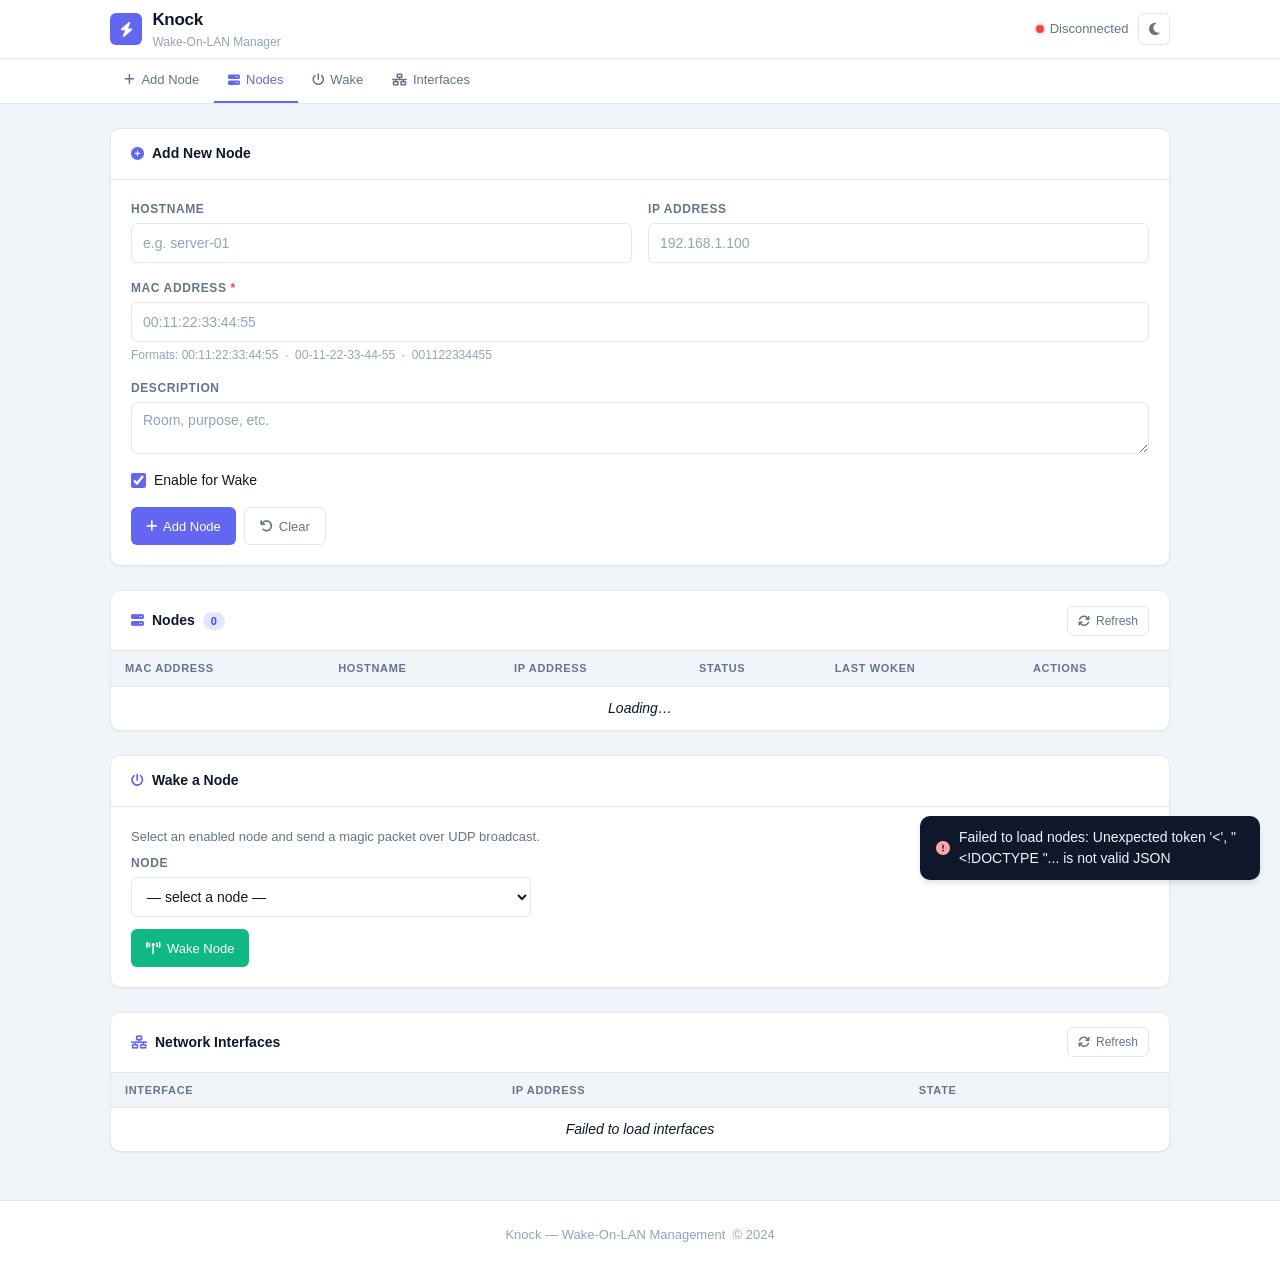
==== commit 78e71f28: "feat: add dark theme with system preference detection - Inline <script> in <head> reads localStorage" ====
--- a/templates/index.html
+++ b/templates/index.html
@@ -6,6 +6,14 @@
     <title>Knock — Wake-On-LAN</title>
     <link rel="stylesheet" href="/static/style.css">
     <link rel="stylesheet" href="https://cdnjs.cloudflare.com/ajax/libs/font-awesome/6.4.0/css/all.min.css">
+    <!-- Apply saved theme before first paint to avoid flash -->
+    <script>
+      (function () {
+        var saved = localStorage.getItem('knock-theme');
+        var preferred = (!saved && window.matchMedia('(prefers-color-scheme: dark)').matches) ? 'dark' : saved;
+        if (preferred === 'dark') document.documentElement.dataset.theme = 'dark';
+      })();
+    </script>
 </head>
 <body>
 
@@ -19,9 +27,14 @@
                     <div class="brand-tagline">Wake-On-LAN Manager</div>
                 </div>
             </a>
-            <div class="server-status" id="server-status">
-                <span class="status-dot"></span>
-                <span>Connecting…</span>
+            <div style="display:flex;align-items:center;gap:.6rem">
+                <div class="server-status" id="server-status">
+                    <span class="status-dot"></span>
+                    <span>Connecting…</span>
+                </div>
+                <button id="theme-toggle" class="theme-toggle" aria-label="Toggle dark mode" title="Toggle dark mode">
+                    <i class="fas fa-moon"></i>
+                </button>
             </div>
         </div>
     </header>
--- a/static/style.css
+++ b/static/style.css
@@ -365,7 +365,7 @@
 }
 
 .table tr:last-child td { border-bottom: none; }
-.table tbody tr:hover { background: #f8fafc; }
+.table tbody tr:hover { background: var(--bg); }
 .table .actions { white-space: nowrap; }
 
 .empty-message {
@@ -399,7 +399,7 @@
   bottom: 1.25rem;
   right: 1.25rem;
   background: var(--text);
-  color: #fff;
+  color: var(--bg);
   border-radius: var(--radius);
   padding: 11px 16px;
   font-size: 14px;
@@ -540,3 +540,73 @@
   .btn { height: 40px; }
   .btn-sm { height: 32px; }
 }
+
+/* ── Theme toggle button ── */
+.theme-toggle {
+  background: none;
+  border: 1px solid var(--border);
+  color: var(--text-2);
+  border-radius: var(--radius-sm);
+  width: 32px;
+  height: 32px;
+  display: flex;
+  align-items: center;
+  justify-content: center;
+  cursor: pointer;
+  font-size: 14px;
+  transition: background var(--t), color var(--t), border-color var(--t);
+  flex-shrink: 0;
+}
+
+.theme-toggle:hover {
+  background: var(--bg);
+  color: var(--text);
+  border-color: var(--text-muted);
+}
+
+/* ── Dark theme ── */
+[data-theme="dark"] {
+  color-scheme: dark;
+
+  --brand:       #818cf8;
+  --brand-dark:  #6366f1;
+  --brand-light: #1e1b4b;
+
+  --success:     #34d399;
+  --success-bg:  #022c22;
+  --warning:     #fbbf24;
+  --danger:      #f87171;
+  --danger-bg:   #450a0a;
+
+  --bg:          #0f172a;
+  --surface:     #1e293b;
+  --border:      #334155;
+  --text:        #f1f5f9;
+  --text-2:      #94a3b8;
+  --text-muted:  #64748b;
+
+  --shadow-sm:   0 1px 2px rgba(0,0,0,.5);
+  --shadow:      0 1px 3px rgba(0,0,0,.6), 0 1px 2px rgba(0,0,0,.5);
+  --shadow-md:   0 4px 8px rgba(0,0,0,.6), 0 2px 4px rgba(0,0,0,.5);
+}
+
+/* Elements with hardcoded colours that need dark overrides */
+[data-theme="dark"] code {
+  background: rgba(129,140,248,.12);
+  color: #a5b4fc;
+}
+
+[data-theme="dark"] .badge-success {
+  background: var(--success-bg);
+  color: #6ee7b7;
+}
+
+[data-theme="dark"] .badge-muted {
+  background: #1e293b;
+  color: var(--text-2);
+}
+
+[data-theme="dark"] .node-count {
+  background: #1e1b4b;
+  color: #a5b4fc;
+}
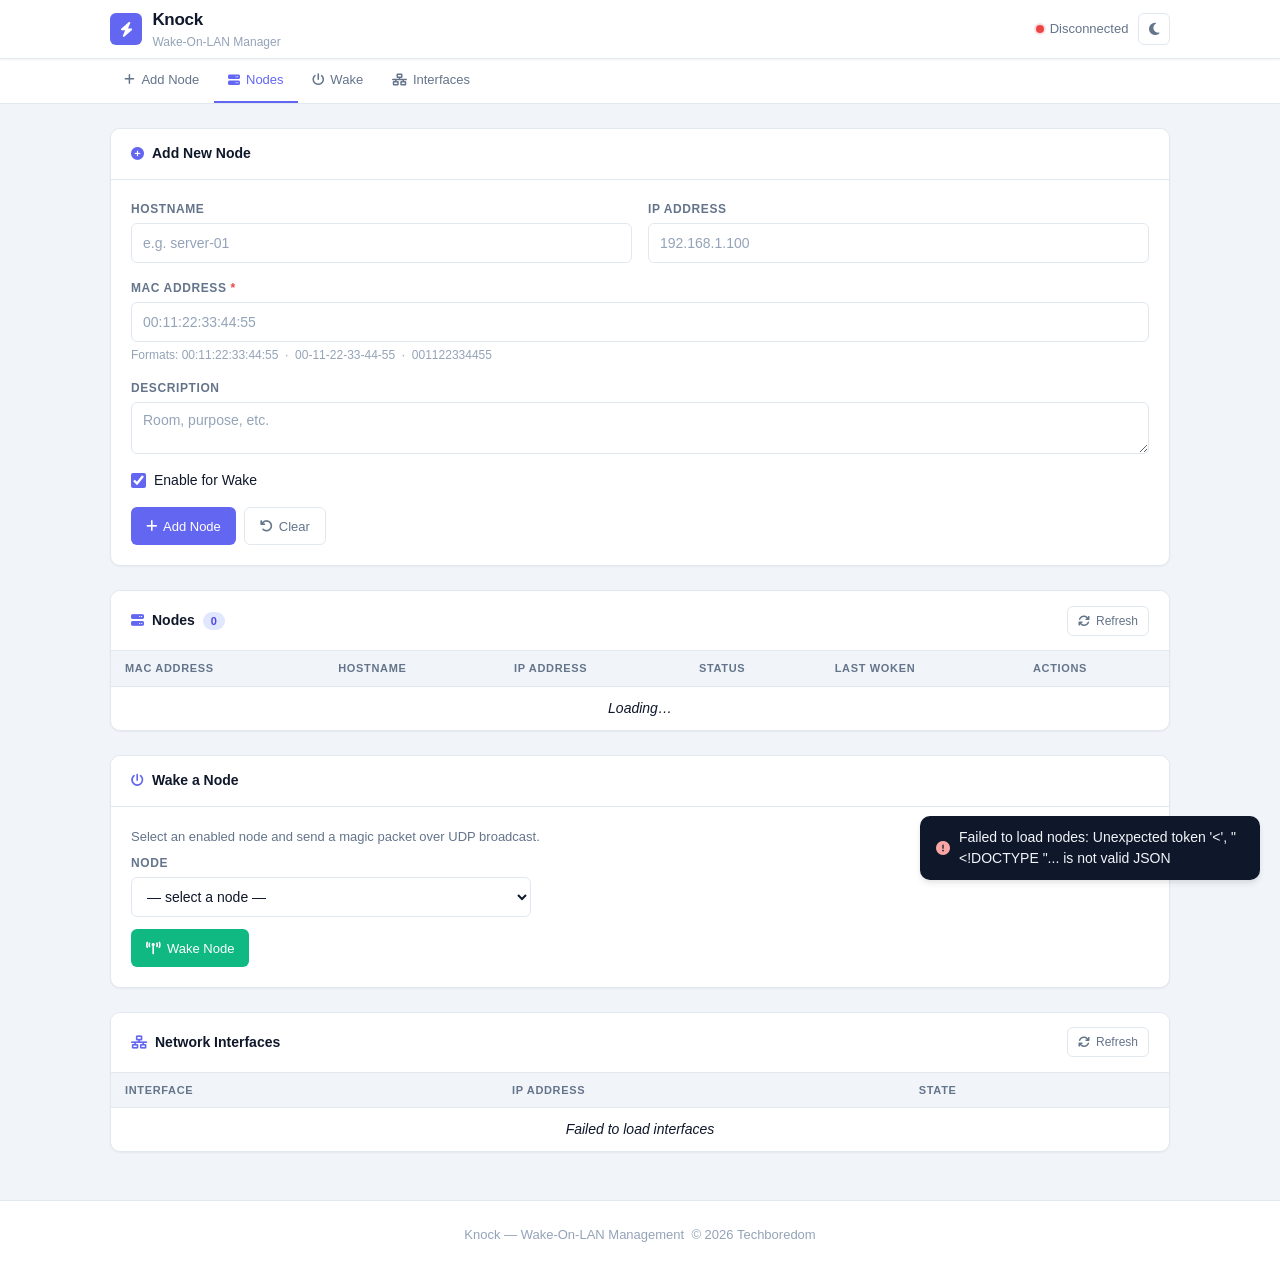
==== commit a43f78ee: "chore: update copyright to Techboredom 2026 Co-Authored-By: Claude Sonnet 4.6 (1M context) <noreply@" ====
--- a/templates/index.html
+++ b/templates/index.html
@@ -189,7 +189,7 @@
 
     <!-- ── Footer ── -->
     <footer class="footer">
-        <span>Knock &mdash; Wake-On-LAN Management &nbsp;&copy; 2024</span>
+        <span>Knock &mdash; Wake-On-LAN Management &nbsp;&copy; 2026 Techboredom</span>
     </footer>
 
     <!-- ── Delete Modal ── -->
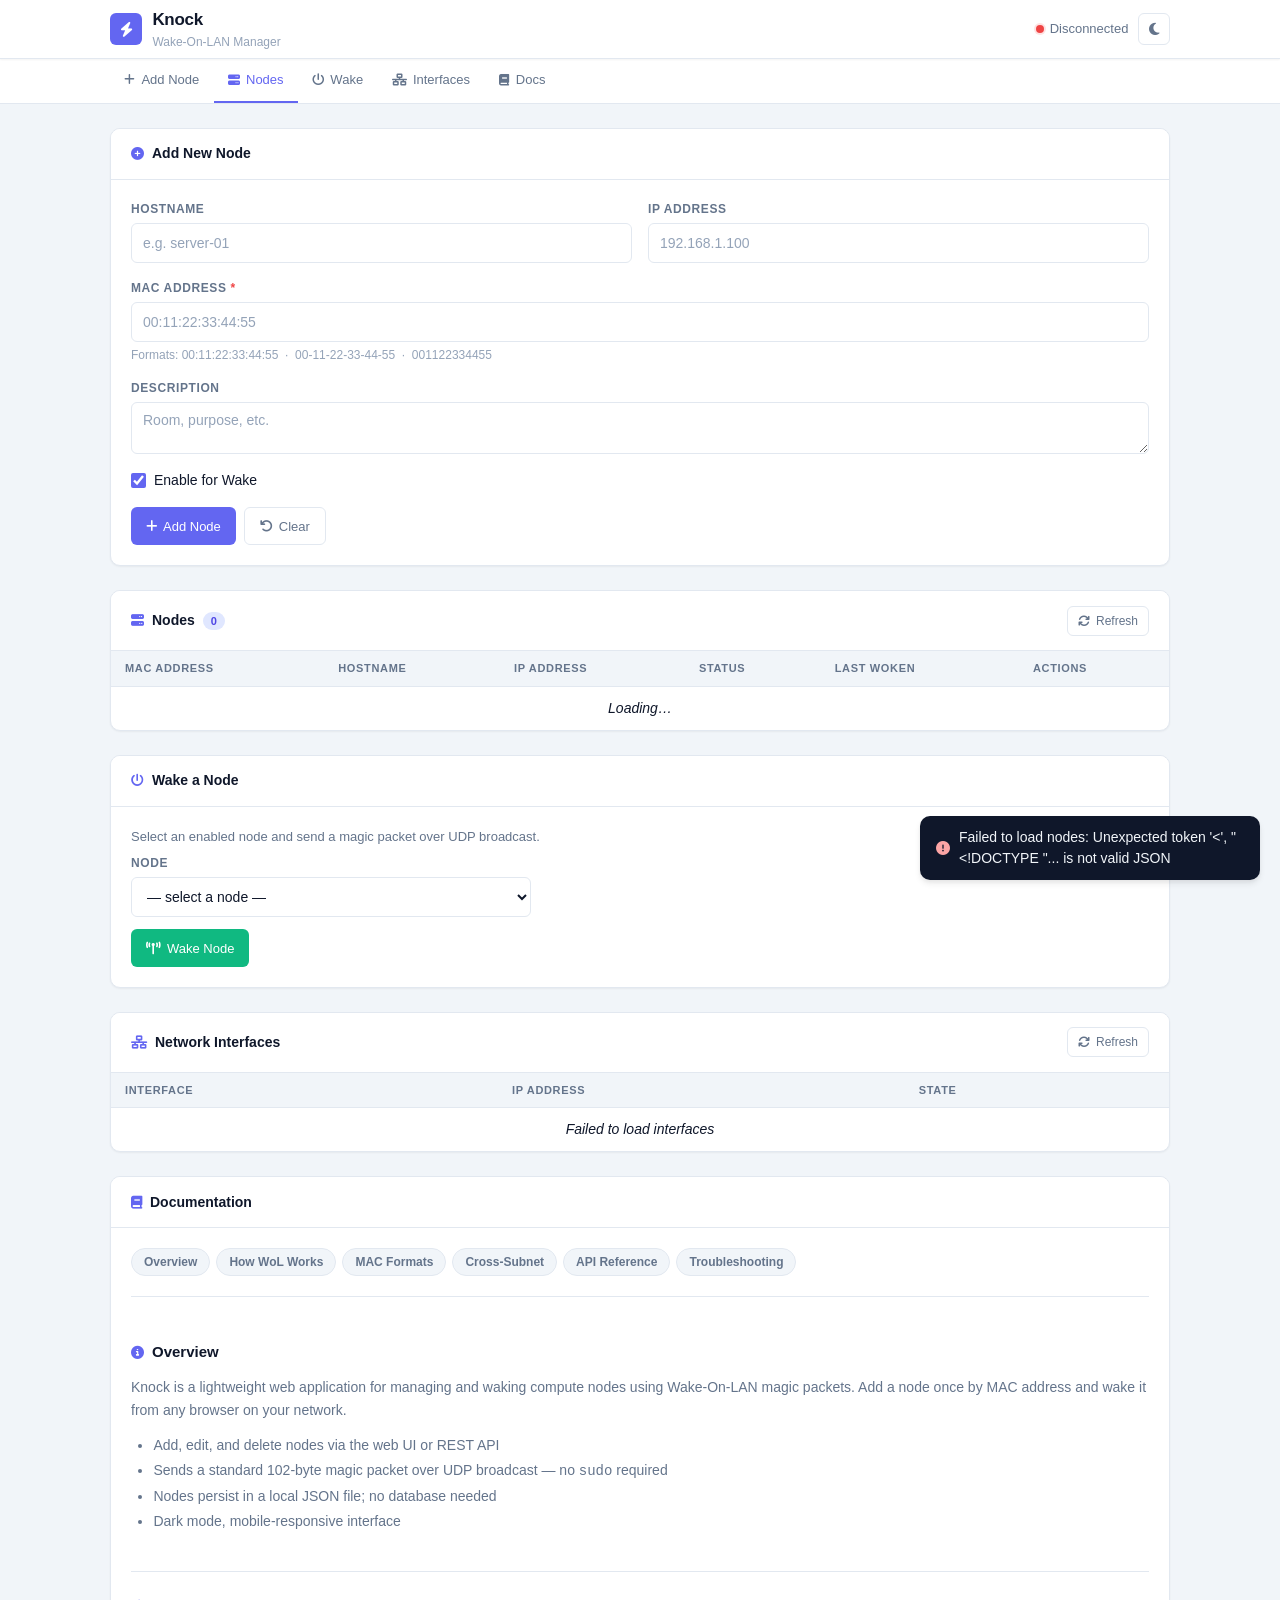
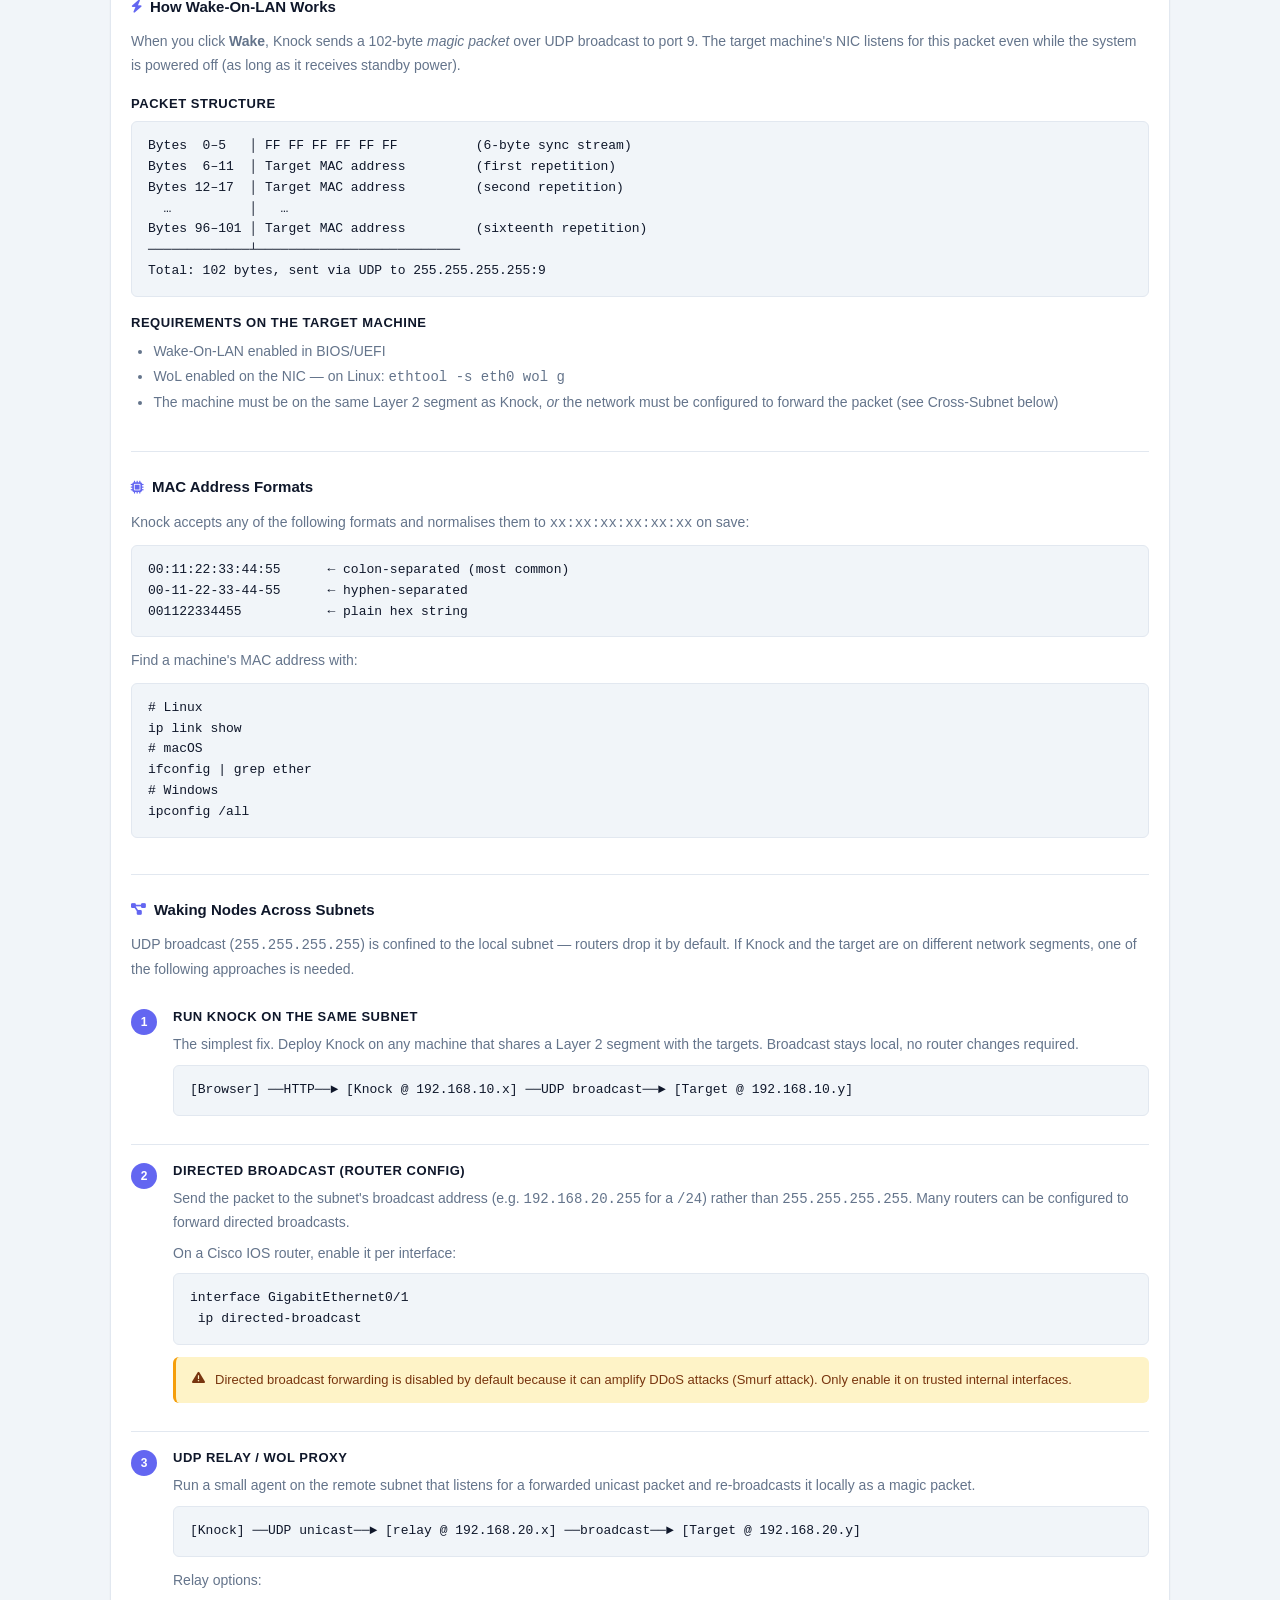
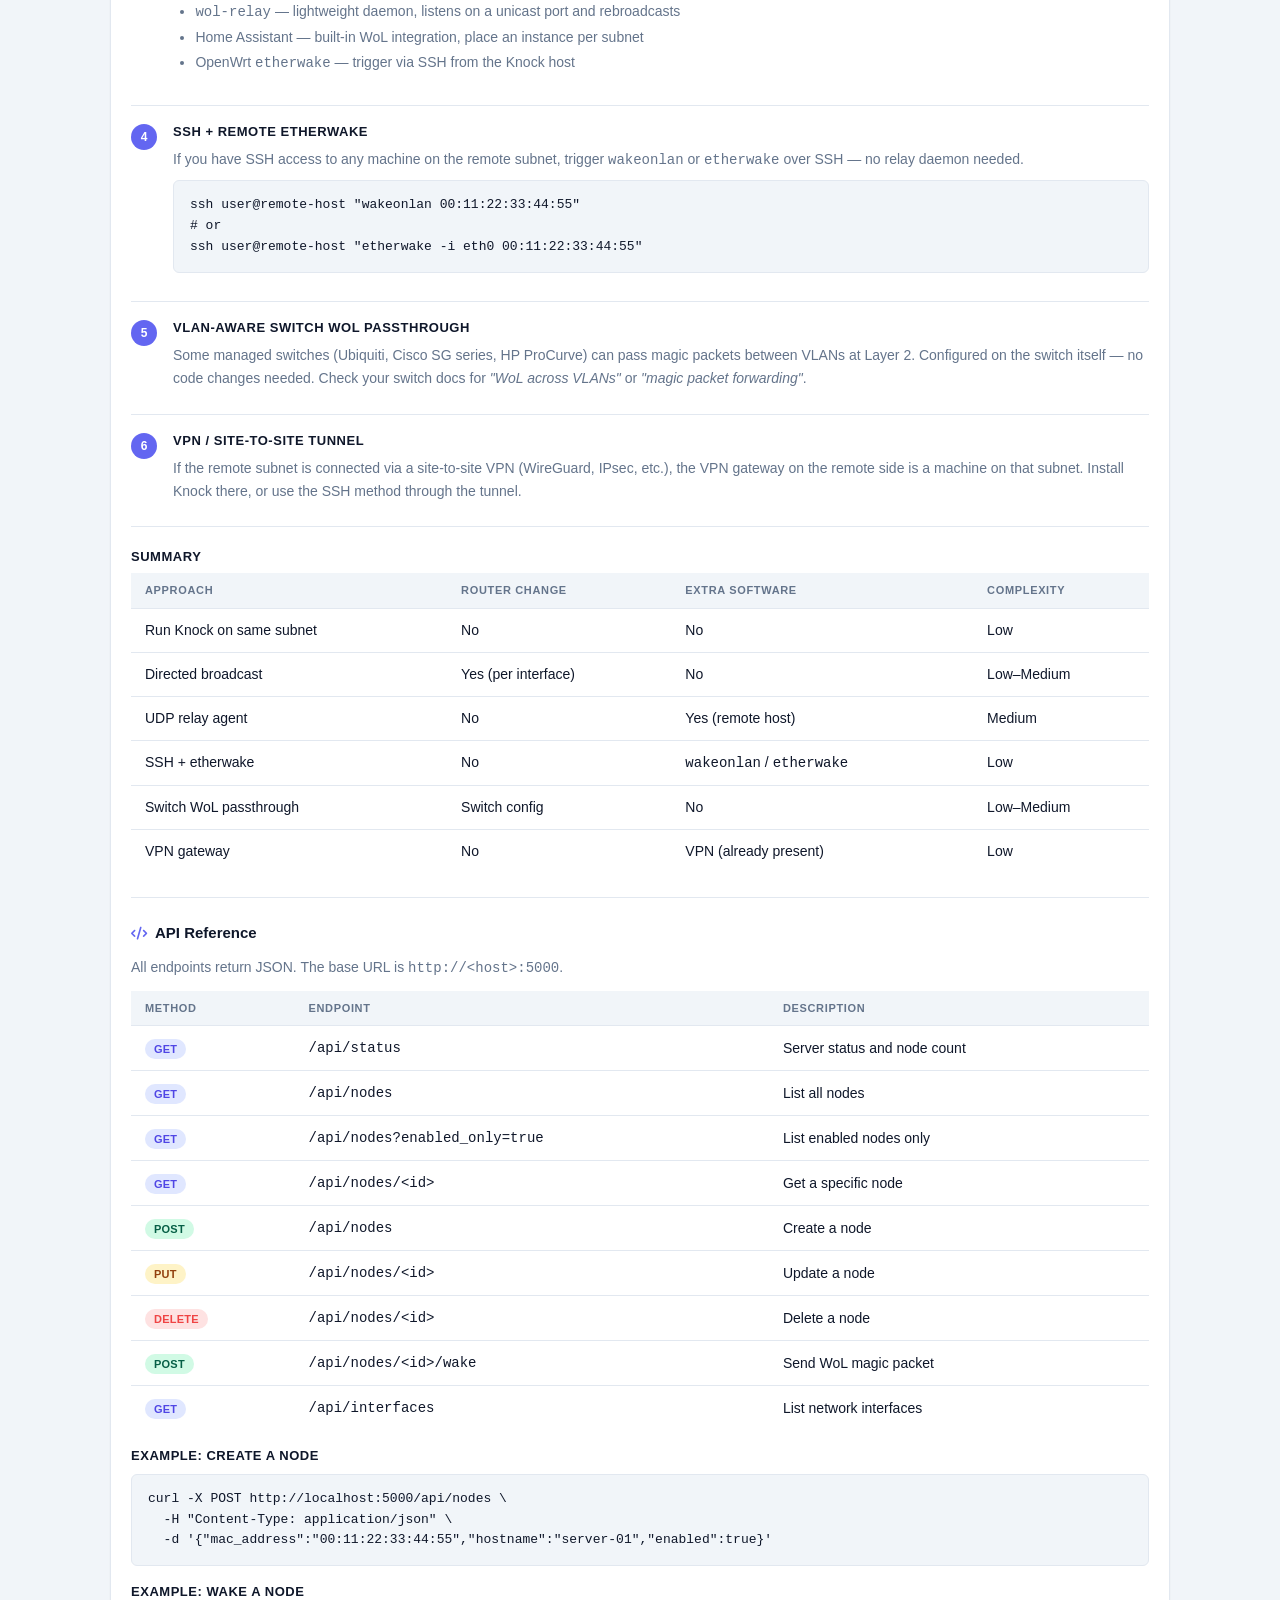
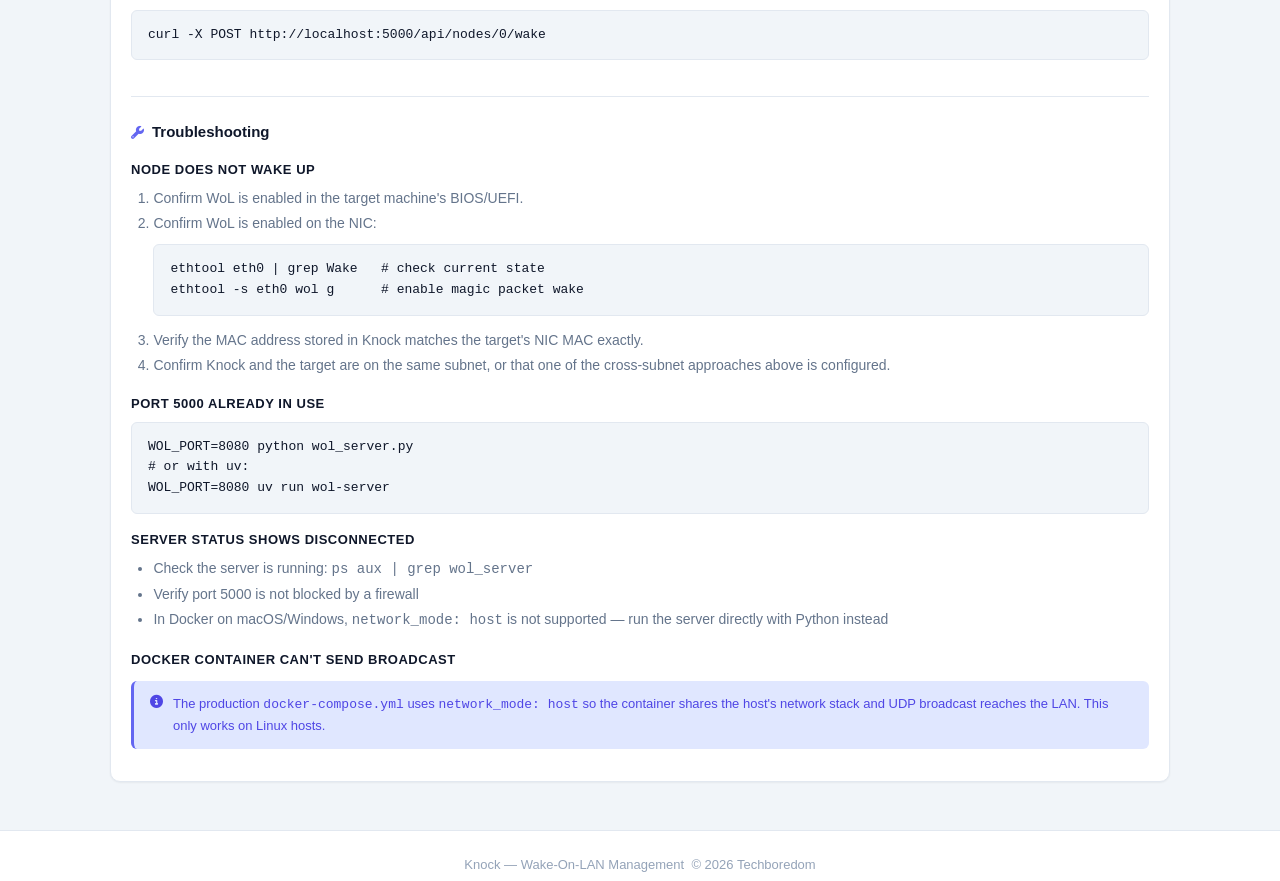
==== commit f132d9b5: "feat: add Documentation tab to web UI Adds a Docs nav link and full-page documentation section cover" ====
--- a/templates/index.html
+++ b/templates/index.html
@@ -46,6 +46,7 @@
             <a href="#nodes"      class="nav-link active"><i class="fas fa-server"></i> Nodes</a>
             <a href="#wake"       class="nav-link"><i class="fas fa-power-off"></i> Wake</a>
             <a href="#interfaces" class="nav-link"><i class="fas fa-network-wired"></i> Interfaces</a>
+            <a href="#docs"       class="nav-link"><i class="fas fa-book"></i> Docs</a>
         </div>
     </nav>
 
@@ -185,6 +186,265 @@
             </div>
         </section>
 
+        <!-- ── Documentation ── -->
+        <section id="docs">
+            <div class="card">
+                <div class="card-header">
+                    <span class="card-title"><i class="fas fa-book"></i> Documentation</span>
+                </div>
+                <div class="card-body">
+
+                    <!-- TOC -->
+                    <nav class="docs-toc">
+                        <a href="#doc-overview">Overview</a>
+                        <a href="#doc-how-wol">How WoL Works</a>
+                        <a href="#doc-mac">MAC Formats</a>
+                        <a href="#doc-cross-subnet">Cross-Subnet</a>
+                        <a href="#doc-api">API Reference</a>
+                        <a href="#doc-troubleshooting">Troubleshooting</a>
+                    </nav>
+
+                    <!-- Overview -->
+                    <div class="docs-section" id="doc-overview">
+                        <h3><i class="fas fa-info-circle"></i> Overview</h3>
+                        <p>
+                            Knock is a lightweight web application for managing and waking compute nodes
+                            using Wake-On-LAN magic packets. Add a node once by MAC address and wake it
+                            from any browser on your network.
+                        </p>
+                        <ul>
+                            <li>Add, edit, and delete nodes via the web UI or REST API</li>
+                            <li>Sends a standard 102-byte magic packet over UDP broadcast — no <code>sudo</code> required</li>
+                            <li>Nodes persist in a local JSON file; no database needed</li>
+                            <li>Dark mode, mobile-responsive interface</li>
+                        </ul>
+                    </div>
+
+                    <!-- How WoL Works -->
+                    <div class="docs-section" id="doc-how-wol">
+                        <h3><i class="fas fa-bolt"></i> How Wake-On-LAN Works</h3>
+                        <p>
+                            When you click <strong>Wake</strong>, Knock sends a 102-byte <em>magic packet</em>
+                            over UDP broadcast to port 9. The target machine's NIC listens for this packet
+                            even while the system is powered off (as long as it receives standby power).
+                        </p>
+                        <h4>Packet structure</h4>
+                        <pre>Bytes  0–5   │ FF FF FF FF FF FF          (6-byte sync stream)
+Bytes  6–11  │ Target MAC address         (first repetition)
+Bytes 12–17  │ Target MAC address         (second repetition)
+  …          │   …
+Bytes 96–101 │ Target MAC address         (sixteenth repetition)
+─────────────┴──────────────────────────
+Total: 102 bytes, sent via UDP to 255.255.255.255:9</pre>
+                        <h4>Requirements on the target machine</h4>
+                        <ul>
+                            <li>Wake-On-LAN enabled in BIOS/UEFI</li>
+                            <li>WoL enabled on the NIC — on Linux: <code>ethtool -s eth0 wol g</code></li>
+                            <li>The machine must be on the same Layer 2 segment as Knock, <em>or</em> the network must be configured to forward the packet (see Cross-Subnet below)</li>
+                        </ul>
+                    </div>
+
+                    <!-- MAC Formats -->
+                    <div class="docs-section" id="doc-mac">
+                        <h3><i class="fas fa-microchip"></i> MAC Address Formats</h3>
+                        <p>Knock accepts any of the following formats and normalises them to <code>xx:xx:xx:xx:xx:xx</code> on save:</p>
+                        <pre>00:11:22:33:44:55      ← colon-separated (most common)
+00-11-22-33-44-55      ← hyphen-separated
+001122334455           ← plain hex string</pre>
+                        <p>Find a machine's MAC address with:</p>
+                        <pre># Linux
+ip link show
+# macOS
+ifconfig | grep ether
+# Windows
+ipconfig /all</pre>
+                    </div>
+
+                    <!-- Cross-Subnet -->
+                    <div class="docs-section" id="doc-cross-subnet">
+                        <h3><i class="fas fa-project-diagram"></i> Waking Nodes Across Subnets</h3>
+                        <p>
+                            UDP broadcast (<code>255.255.255.255</code>) is confined to the local subnet —
+                            routers drop it by default. If Knock and the target are on different network
+                            segments, one of the following approaches is needed.
+                        </p>
+
+                        <div class="subnet-option">
+                            <div class="subnet-num">1</div>
+                            <div class="subnet-content">
+                                <h4>Run Knock on the same subnet</h4>
+                                <p>The simplest fix. Deploy Knock on any machine that shares a Layer 2 segment with the targets. Broadcast stays local, no router changes required.</p>
+                                <pre>[Browser] ──HTTP──► [Knock @ 192.168.10.x] ──UDP broadcast──► [Target @ 192.168.10.y]</pre>
+                            </div>
+                        </div>
+
+                        <div class="subnet-option">
+                            <div class="subnet-num">2</div>
+                            <div class="subnet-content">
+                                <h4>Directed broadcast (router config)</h4>
+                                <p>
+                                    Send the packet to the subnet's broadcast address (e.g. <code>192.168.20.255</code>
+                                    for a <code>/24</code>) rather than <code>255.255.255.255</code>. Many routers
+                                    can be configured to forward directed broadcasts.
+                                </p>
+                                <p>On a Cisco IOS router, enable it per interface:</p>
+                                <pre>interface GigabitEthernet0/1
+ ip directed-broadcast</pre>
+                                <div class="callout callout-warning">
+                                    <i class="fas fa-exclamation-triangle"></i>
+                                    <span>Directed broadcast forwarding is disabled by default because it can amplify DDoS attacks (Smurf attack). Only enable it on trusted internal interfaces.</span>
+                                </div>
+                            </div>
+                        </div>
+
+                        <div class="subnet-option">
+                            <div class="subnet-num">3</div>
+                            <div class="subnet-content">
+                                <h4>UDP relay / WoL proxy</h4>
+                                <p>
+                                    Run a small agent on the remote subnet that listens for a forwarded unicast
+                                    packet and re-broadcasts it locally as a magic packet.
+                                </p>
+                                <pre>[Knock] ──UDP unicast──► [relay @ 192.168.20.x] ──broadcast──► [Target @ 192.168.20.y]</pre>
+                                <p>Relay options:</p>
+                                <ul>
+                                    <li><code>wol-relay</code> — lightweight daemon, listens on a unicast port and rebroadcasts</li>
+                                    <li>Home Assistant — built-in WoL integration, place an instance per subnet</li>
+                                    <li>OpenWrt <code>etherwake</code> — trigger via SSH from the Knock host</li>
+                                </ul>
+                            </div>
+                        </div>
+
+                        <div class="subnet-option">
+                            <div class="subnet-num">4</div>
+                            <div class="subnet-content">
+                                <h4>SSH + remote etherwake</h4>
+                                <p>
+                                    If you have SSH access to any machine on the remote subnet, trigger
+                                    <code>wakeonlan</code> or <code>etherwake</code> over SSH — no relay daemon needed.
+                                </p>
+                                <pre>ssh user@remote-host "wakeonlan 00:11:22:33:44:55"
+# or
+ssh user@remote-host "etherwake -i eth0 00:11:22:33:44:55"</pre>
+                            </div>
+                        </div>
+
+                        <div class="subnet-option">
+                            <div class="subnet-num">5</div>
+                            <div class="subnet-content">
+                                <h4>VLAN-aware switch WoL passthrough</h4>
+                                <p>
+                                    Some managed switches (Ubiquiti, Cisco SG series, HP ProCurve) can pass
+                                    magic packets between VLANs at Layer 2. Configured on the switch itself —
+                                    no code changes needed. Check your switch docs for <em>"WoL across VLANs"</em>
+                                    or <em>"magic packet forwarding"</em>.
+                                </p>
+                            </div>
+                        </div>
+
+                        <div class="subnet-option">
+                            <div class="subnet-num">6</div>
+                            <div class="subnet-content">
+                                <h4>VPN / site-to-site tunnel</h4>
+                                <p>
+                                    If the remote subnet is connected via a site-to-site VPN (WireGuard, IPsec, etc.),
+                                    the VPN gateway on the remote side is a machine on that subnet. Install Knock
+                                    there, or use the SSH method through the tunnel.
+                                </p>
+                            </div>
+                        </div>
+
+                        <h4 style="margin-top:1.25rem">Summary</h4>
+                        <div class="table-wrap">
+                            <table class="table">
+                                <thead>
+                                    <tr>
+                                        <th>Approach</th>
+                                        <th>Router change</th>
+                                        <th>Extra software</th>
+                                        <th>Complexity</th>
+                                    </tr>
+                                </thead>
+                                <tbody>
+                                    <tr><td>Run Knock on same subnet</td><td>No</td><td>No</td><td>Low</td></tr>
+                                    <tr><td>Directed broadcast</td><td>Yes (per interface)</td><td>No</td><td>Low–Medium</td></tr>
+                                    <tr><td>UDP relay agent</td><td>No</td><td>Yes (remote host)</td><td>Medium</td></tr>
+                                    <tr><td>SSH + etherwake</td><td>No</td><td><code>wakeonlan</code> / <code>etherwake</code></td><td>Low</td></tr>
+                                    <tr><td>Switch WoL passthrough</td><td>Switch config</td><td>No</td><td>Low–Medium</td></tr>
+                                    <tr><td>VPN gateway</td><td>No</td><td>VPN (already present)</td><td>Low</td></tr>
+                                </tbody>
+                            </table>
+                        </div>
+                    </div>
+
+                    <!-- API Reference -->
+                    <div class="docs-section" id="doc-api">
+                        <h3><i class="fas fa-code"></i> API Reference</h3>
+                        <p>All endpoints return JSON. The base URL is <code>http://&lt;host&gt;:5000</code>.</p>
+                        <div class="table-wrap">
+                            <table class="table">
+                                <thead>
+                                    <tr><th>Method</th><th>Endpoint</th><th>Description</th></tr>
+                                </thead>
+                                <tbody>
+                                    <tr><td><span class="badge badge-brand">GET</span></td><td><code>/api/status</code></td><td>Server status and node count</td></tr>
+                                    <tr><td><span class="badge badge-brand">GET</span></td><td><code>/api/nodes</code></td><td>List all nodes</td></tr>
+                                    <tr><td><span class="badge badge-brand">GET</span></td><td><code>/api/nodes?enabled_only=true</code></td><td>List enabled nodes only</td></tr>
+                                    <tr><td><span class="badge badge-brand">GET</span></td><td><code>/api/nodes/&lt;id&gt;</code></td><td>Get a specific node</td></tr>
+                                    <tr><td><span class="badge badge-success">POST</span></td><td><code>/api/nodes</code></td><td>Create a node</td></tr>
+                                    <tr><td><span class="badge badge-warning">PUT</span></td><td><code>/api/nodes/&lt;id&gt;</code></td><td>Update a node</td></tr>
+                                    <tr><td><span class="badge badge-danger">DELETE</span></td><td><code>/api/nodes/&lt;id&gt;</code></td><td>Delete a node</td></tr>
+                                    <tr><td><span class="badge badge-success">POST</span></td><td><code>/api/nodes/&lt;id&gt;/wake</code></td><td>Send WoL magic packet</td></tr>
+                                    <tr><td><span class="badge badge-brand">GET</span></td><td><code>/api/interfaces</code></td><td>List network interfaces</td></tr>
+                                </tbody>
+                            </table>
+                        </div>
+                        <h4>Example: create a node</h4>
+                        <pre>curl -X POST http://localhost:5000/api/nodes \
+  -H "Content-Type: application/json" \
+  -d '{"mac_address":"00:11:22:33:44:55","hostname":"server-01","enabled":true}'</pre>
+                        <h4>Example: wake a node</h4>
+                        <pre>curl -X POST http://localhost:5000/api/nodes/0/wake</pre>
+                    </div>
+
+                    <!-- Troubleshooting -->
+                    <div class="docs-section" id="doc-troubleshooting">
+                        <h3><i class="fas fa-wrench"></i> Troubleshooting</h3>
+
+                        <h4>Node does not wake up</h4>
+                        <ol>
+                            <li>Confirm WoL is enabled in the target machine's BIOS/UEFI.</li>
+                            <li>Confirm WoL is enabled on the NIC:
+                                <pre>ethtool eth0 | grep Wake   # check current state
+ethtool -s eth0 wol g      # enable magic packet wake</pre>
+                            </li>
+                            <li>Verify the MAC address stored in Knock matches the target's NIC MAC exactly.</li>
+                            <li>Confirm Knock and the target are on the same subnet, or that one of the cross-subnet approaches above is configured.</li>
+                        </ol>
+
+                        <h4>Port 5000 already in use</h4>
+                        <pre>WOL_PORT=8080 python wol_server.py
+# or with uv:
+WOL_PORT=8080 uv run wol-server</pre>
+
+                        <h4>Server status shows Disconnected</h4>
+                        <ul>
+                            <li>Check the server is running: <code>ps aux | grep wol_server</code></li>
+                            <li>Verify port 5000 is not blocked by a firewall</li>
+                            <li>In Docker on macOS/Windows, <code>network_mode: host</code> is not supported — run the server directly with Python instead</li>
+                        </ul>
+
+                        <h4>Docker container can't send broadcast</h4>
+                        <div class="callout callout-info">
+                            <i class="fas fa-info-circle"></i>
+                            <span>The production <code>docker-compose.yml</code> uses <code>network_mode: host</code> so the container shares the host's network stack and UDP broadcast reaches the LAN. This only works on Linux hosts.</span>
+                        </div>
+                    </div>
+
+                </div><!-- card-body -->
+            </div><!-- card -->
+        </section><!-- #docs -->
+
     </main>
 
     <!-- ── Footer ── -->
--- a/static/style.css
+++ b/static/style.css
@@ -541,6 +541,157 @@
   .btn-sm { height: 32px; }
 }
 
+/* ── Documentation ── */
+.docs-toc {
+  display: flex;
+  flex-wrap: wrap;
+  gap: 6px;
+  padding-bottom: 1.25rem;
+  margin-bottom: 1.25rem;
+  border-bottom: 1px solid var(--border);
+}
+
+.docs-toc a {
+  display: inline-block;
+  padding: 4px 12px;
+  background: var(--bg);
+  border: 1px solid var(--border);
+  border-radius: 20px;
+  font-size: 12px;
+  font-weight: 600;
+  color: var(--text-2);
+  text-decoration: none;
+  transition: background var(--t), color var(--t), border-color var(--t);
+}
+
+.docs-toc a:hover {
+  background: var(--brand-light);
+  color: var(--brand-dark);
+  border-color: var(--brand);
+}
+
+.docs-section {
+  padding: 1.5rem 0;
+  border-bottom: 1px solid var(--border);
+}
+
+.docs-section:last-child { border-bottom: none; padding-bottom: 0; }
+
+.docs-section h3 {
+  font-size: 15px;
+  font-weight: 700;
+  color: var(--text);
+  margin-bottom: 0.75rem;
+  display: flex;
+  align-items: center;
+  gap: 8px;
+}
+
+.docs-section h3 i { color: var(--brand); font-size: 13px; }
+
+.docs-section h4 {
+  font-size: 13px;
+  font-weight: 700;
+  color: var(--text);
+  margin: 1rem 0 0.4rem;
+  text-transform: uppercase;
+  letter-spacing: 0.04em;
+}
+
+.docs-section p {
+  font-size: 14px;
+  color: var(--text-2);
+  line-height: 1.7;
+  margin-bottom: 0.6rem;
+}
+
+.docs-section ul,
+.docs-section ol {
+  padding-left: 1.4rem;
+  font-size: 14px;
+  color: var(--text-2);
+  line-height: 1.8;
+  margin-bottom: 0.75rem;
+}
+
+pre {
+  background: var(--bg);
+  border: 1px solid var(--border);
+  border-radius: var(--radius-sm);
+  padding: 0.875rem 1rem;
+  overflow-x: auto;
+  font-family: 'Courier New', 'Consolas', monospace;
+  font-size: 13px;
+  color: var(--text);
+  line-height: 1.6;
+  margin: 0.5rem 0 0.75rem;
+  -webkit-overflow-scrolling: touch;
+}
+
+[data-theme="dark"] pre { background: rgba(0,0,0,.3); }
+
+.callout {
+  display: flex;
+  align-items: flex-start;
+  gap: 10px;
+  padding: 0.8rem 1rem;
+  border-radius: var(--radius-sm);
+  font-size: 13px;
+  line-height: 1.6;
+  margin: 0.75rem 0;
+}
+
+.callout i { margin-top: 1px; flex-shrink: 0; }
+
+.callout-warning {
+  background: #fef3c7;
+  border-left: 3px solid var(--warning);
+  color: #78350f;
+}
+
+.callout-info {
+  background: var(--brand-light);
+  border-left: 3px solid var(--brand);
+  color: var(--brand-dark);
+}
+
+[data-theme="dark"] .callout-warning { background: #2d1e00; color: #fcd34d; }
+[data-theme="dark"] .callout-info    { background: #1e1b4b; color: #a5b4fc; }
+
+.subnet-option {
+  display: flex;
+  gap: 1rem;
+  padding: 1rem 0;
+  border-bottom: 1px solid var(--border);
+}
+
+.subnet-option:last-of-type { border-bottom: none; }
+
+.subnet-num {
+  width: 26px;
+  height: 26px;
+  background: var(--brand);
+  color: #fff;
+  border-radius: 50%;
+  display: flex;
+  align-items: center;
+  justify-content: center;
+  font-size: 12px;
+  font-weight: 700;
+  flex-shrink: 0;
+  margin-top: 2px;
+}
+
+.subnet-content { flex: 1; min-width: 0; }
+.subnet-content h4 { margin-top: 0; }
+.subnet-content p  { margin-bottom: 0.4rem; }
+
+.badge-warning { background: #fef3c7; color: #92400e; }
+.badge-danger  { background: var(--danger-bg); color: var(--danger); }
+
+[data-theme="dark"] .badge-warning { background: #2d1e00; color: #fcd34d; }
+[data-theme="dark"] .badge-danger  { background: #450a0a; color: #fca5a5; }
+
 /* ── Theme toggle button ── */
 .theme-toggle {
   background: none;
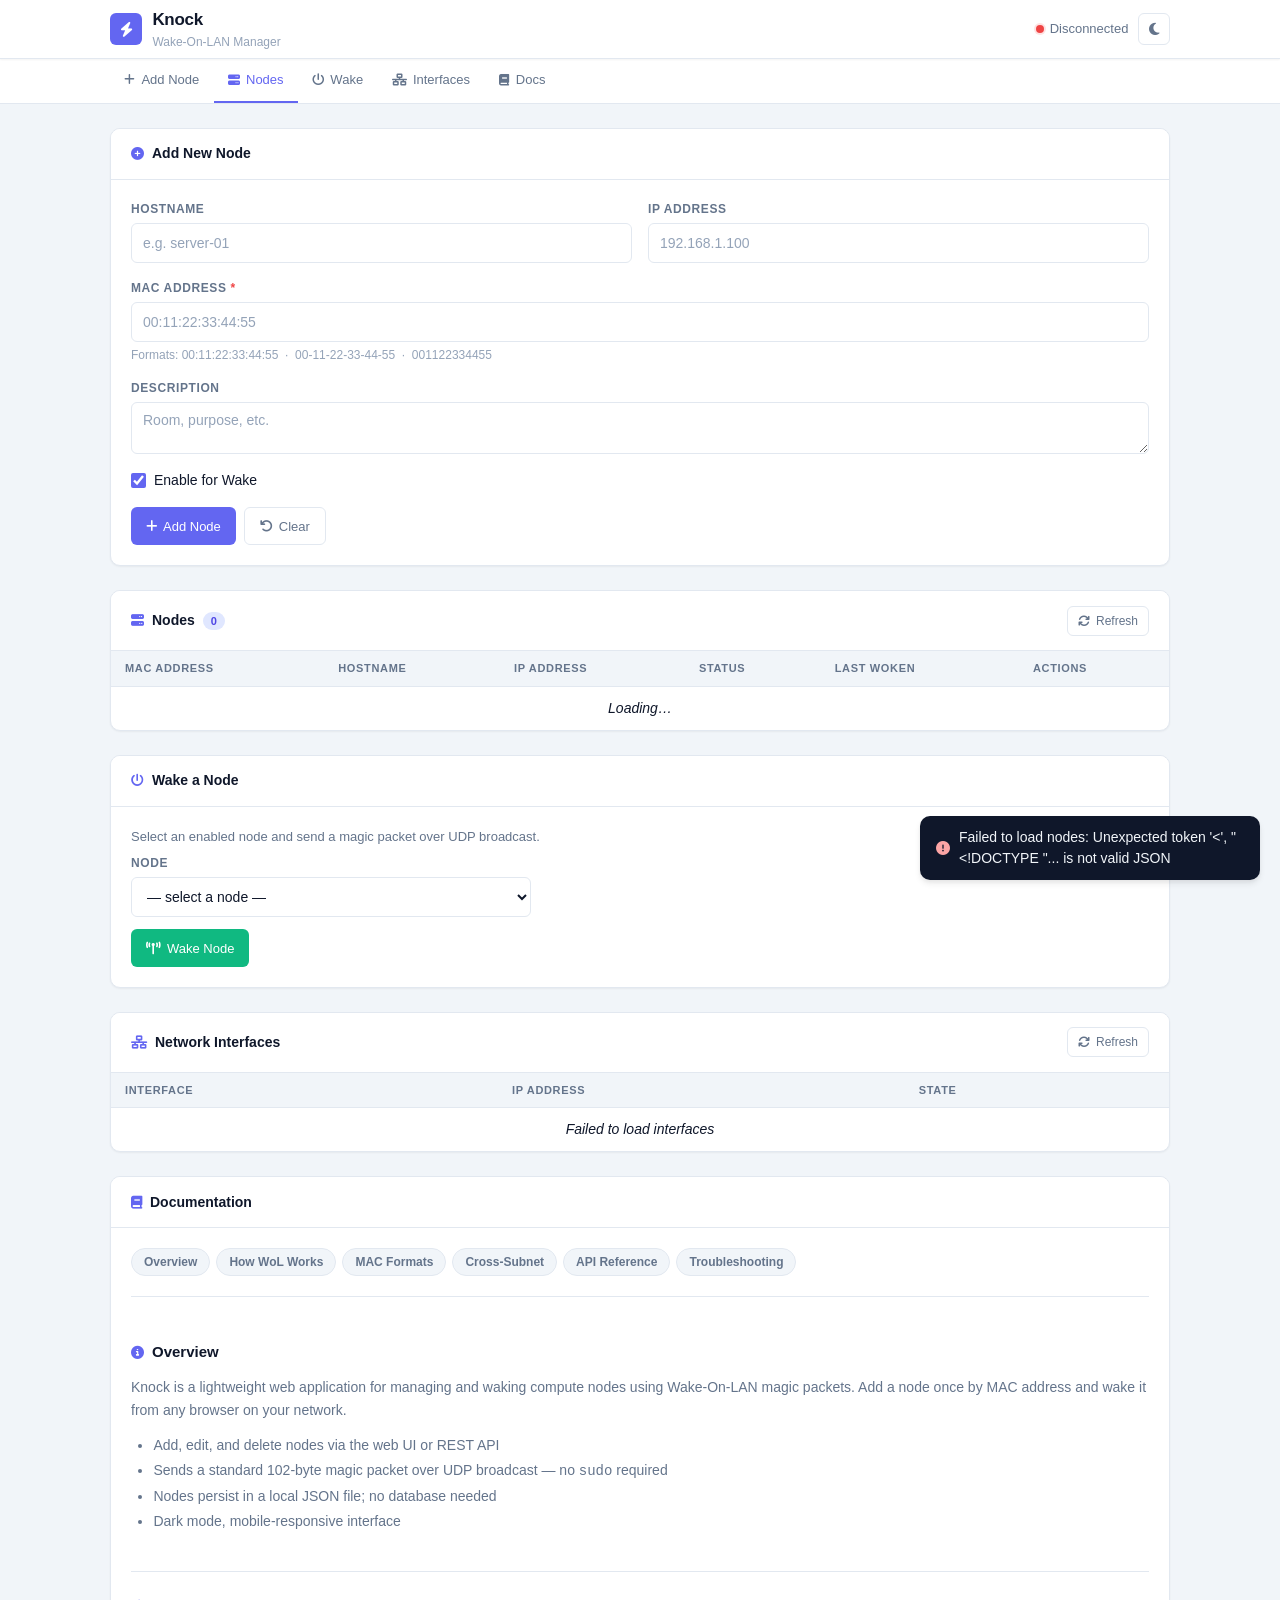
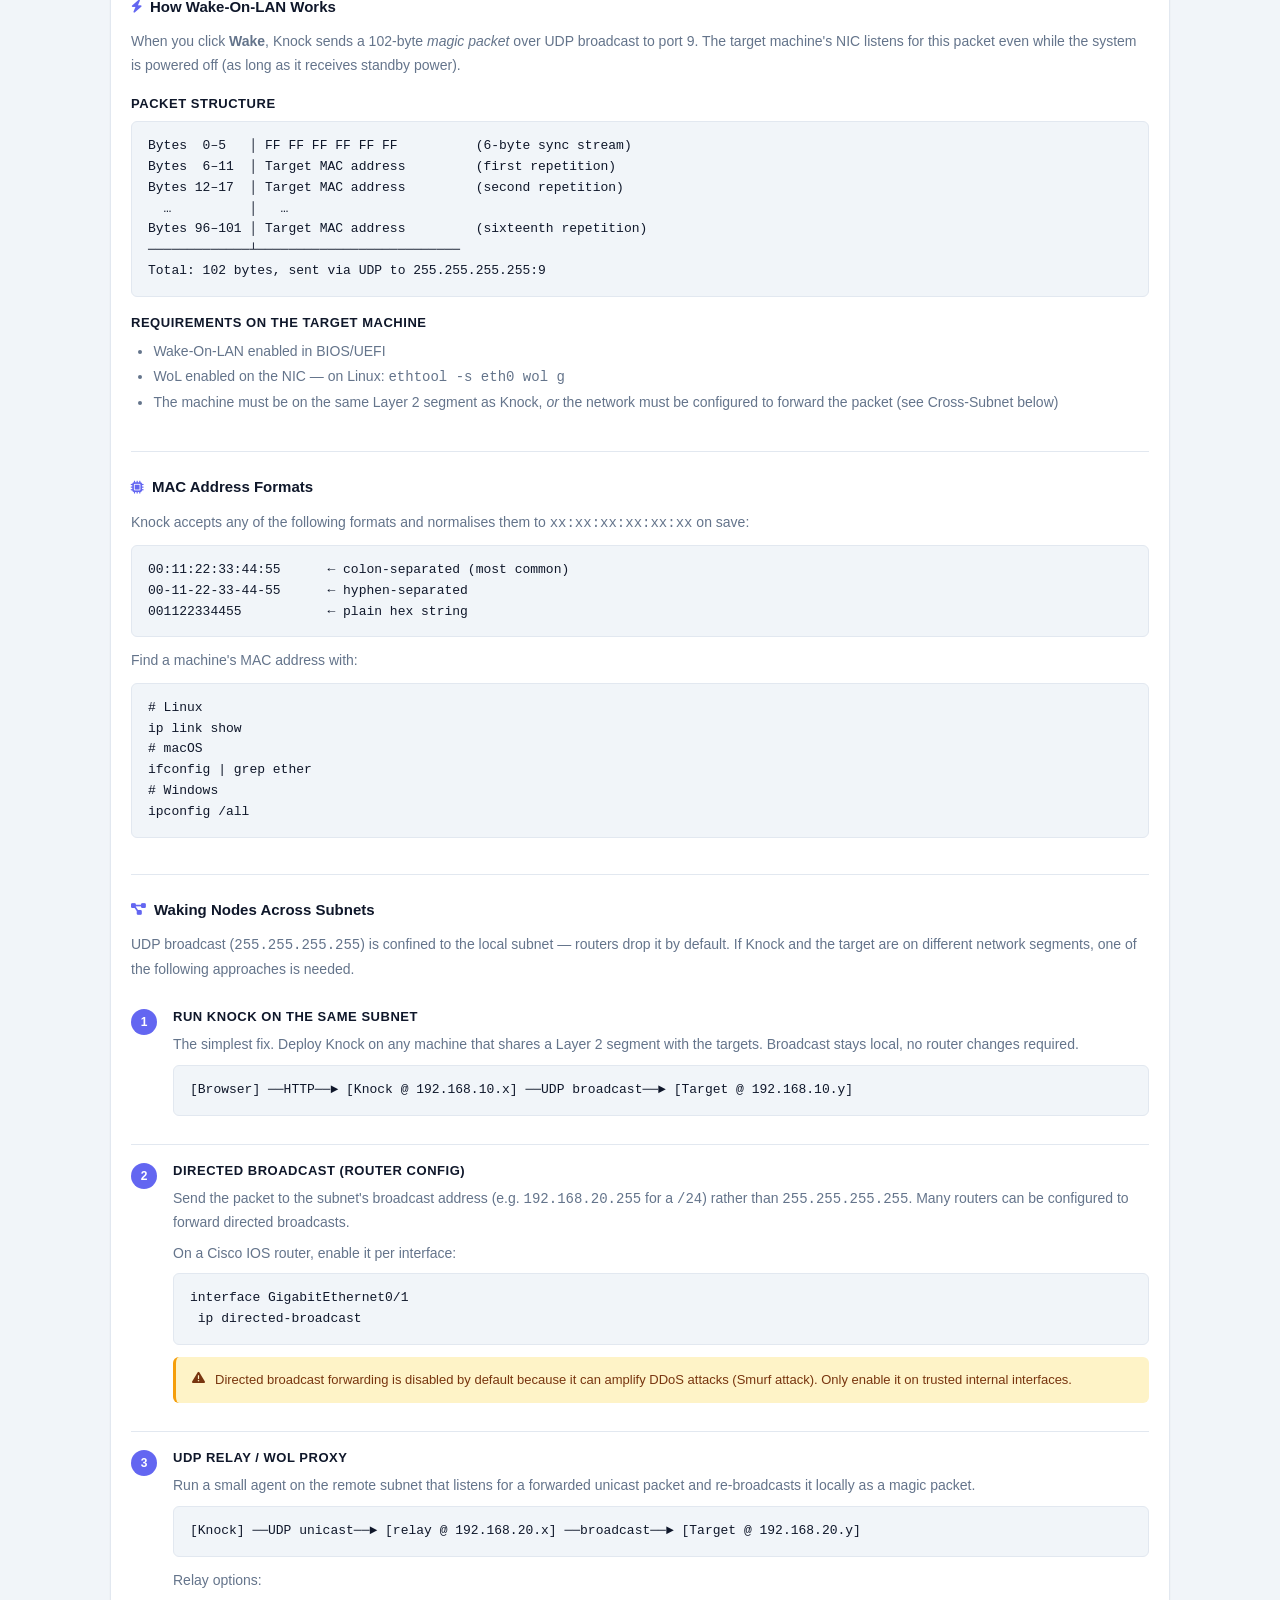
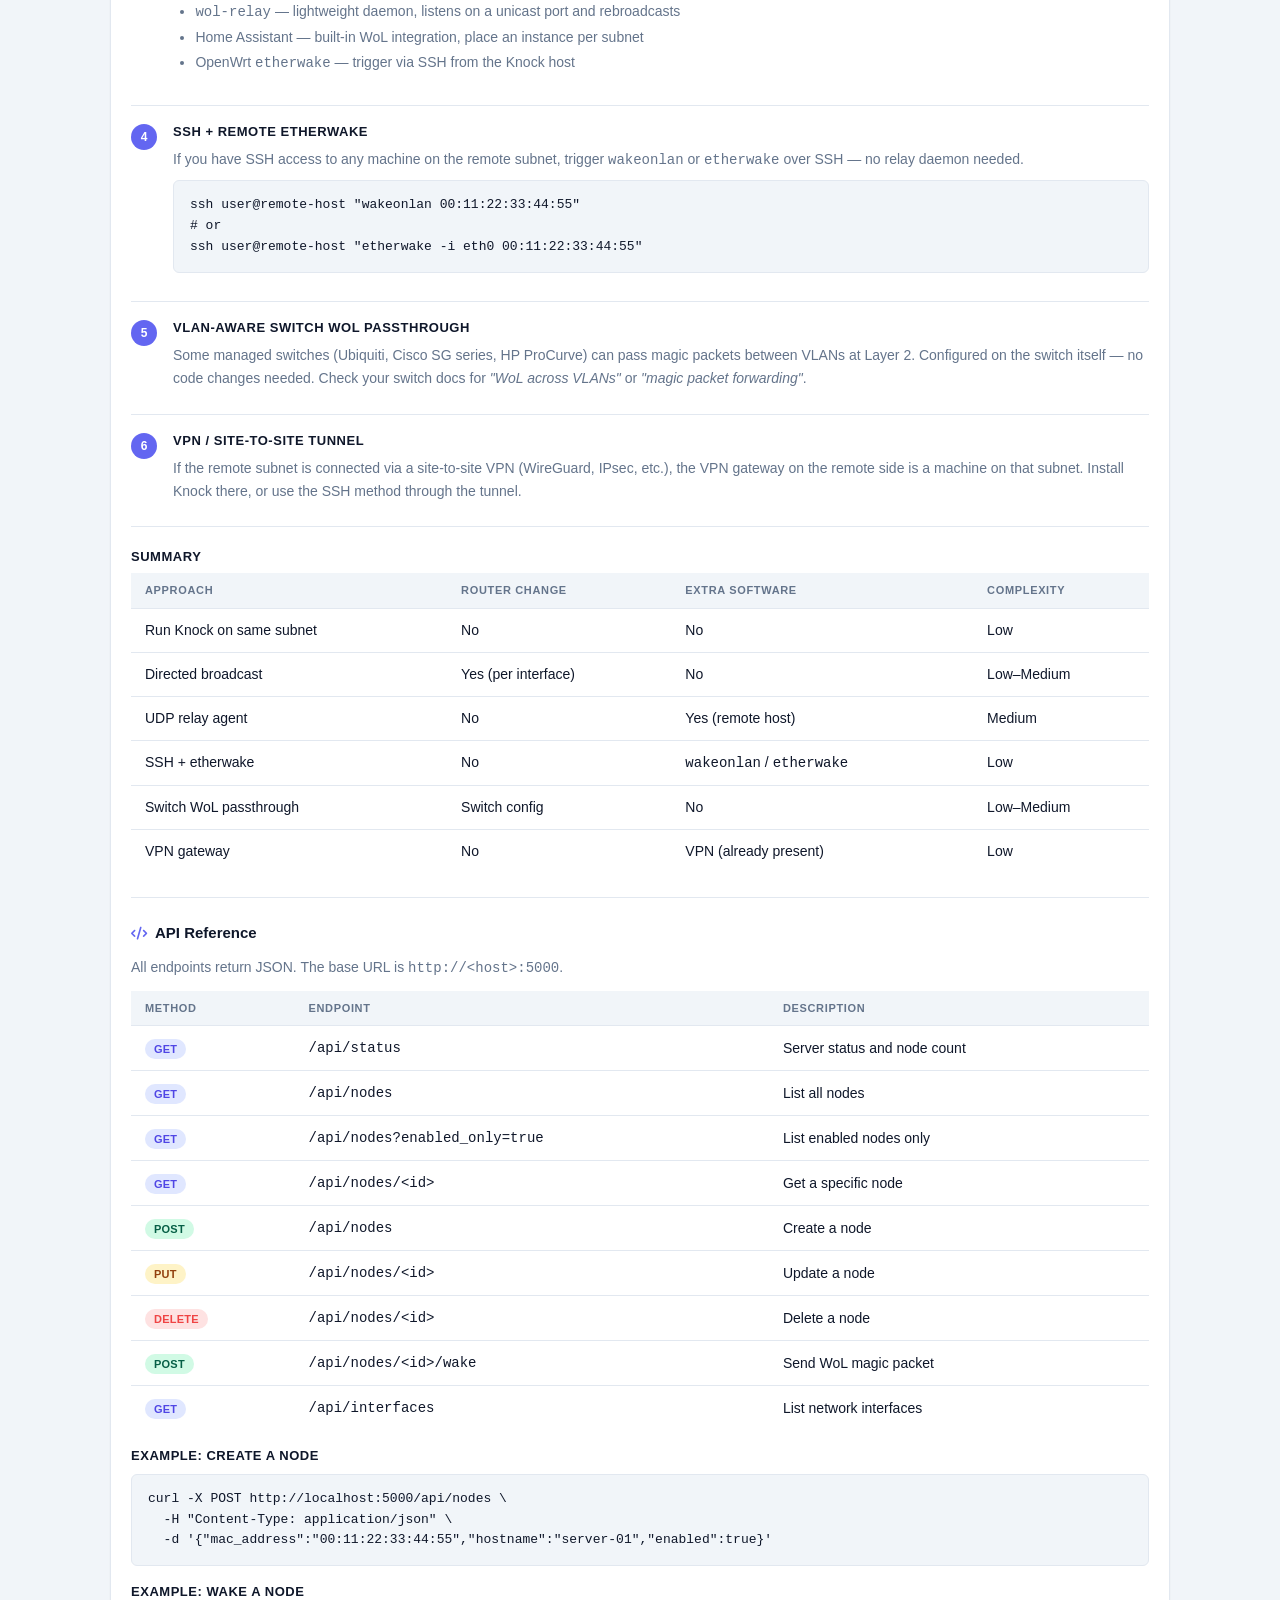
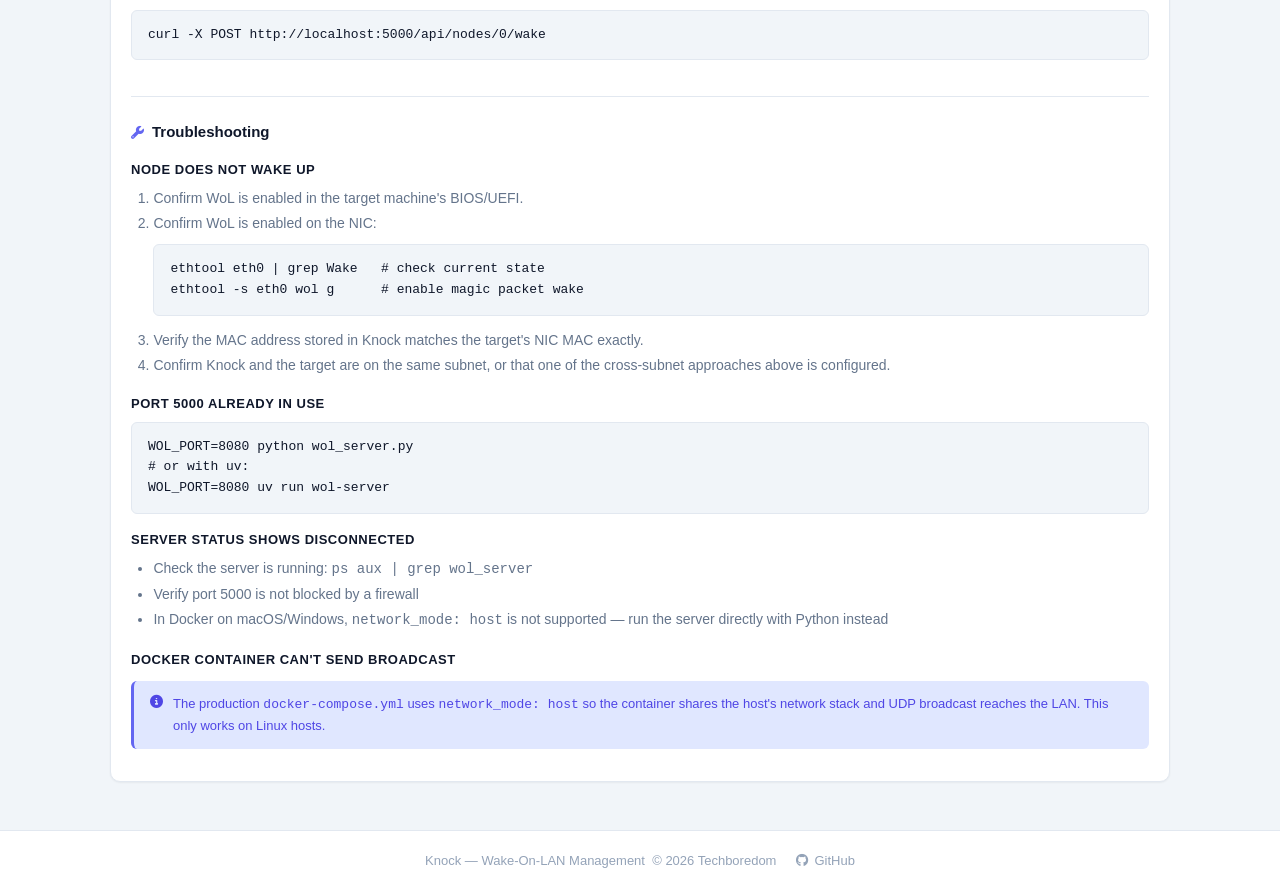
==== commit 028804b8: "chore: add GitHub link to footer and fix repo URLs - Footer now shows a GitHub icon link to https://" ====
--- a/templates/index.html
+++ b/templates/index.html
@@ -450,6 +450,9 @@
     <!-- ── Footer ── -->
     <footer class="footer">
         <span>Knock &mdash; Wake-On-LAN Management &nbsp;&copy; 2026 Techboredom</span>
+        <a href="https://github.com/Techboredom/knock" target="_blank" rel="noopener" class="footer-link">
+            <i class="fab fa-github"></i> GitHub
+        </a>
     </footer>
 
     <!-- ── Delete Modal ── -->
--- a/static/style.css
+++ b/static/style.css
@@ -512,13 +512,27 @@
 
 /* ── Footer ── */
 .footer {
-  text-align: center;
-  padding: 1.5rem 1rem;
+  display: flex;
+  align-items: center;
+  justify-content: center;
+  gap: 1.25rem;
+  padding: 1.25rem 1rem;
   font-size: 13px;
   color: var(--text-muted);
   border-top: 1px solid var(--border);
   background: var(--surface);
 }
+
+.footer-link {
+  display: inline-flex;
+  align-items: center;
+  gap: 5px;
+  color: var(--text-muted);
+  text-decoration: none;
+  transition: color var(--t);
+}
+
+.footer-link:hover { color: var(--text); }
 
 /* ── Responsive ── */
 @media (min-width: 640px) {
